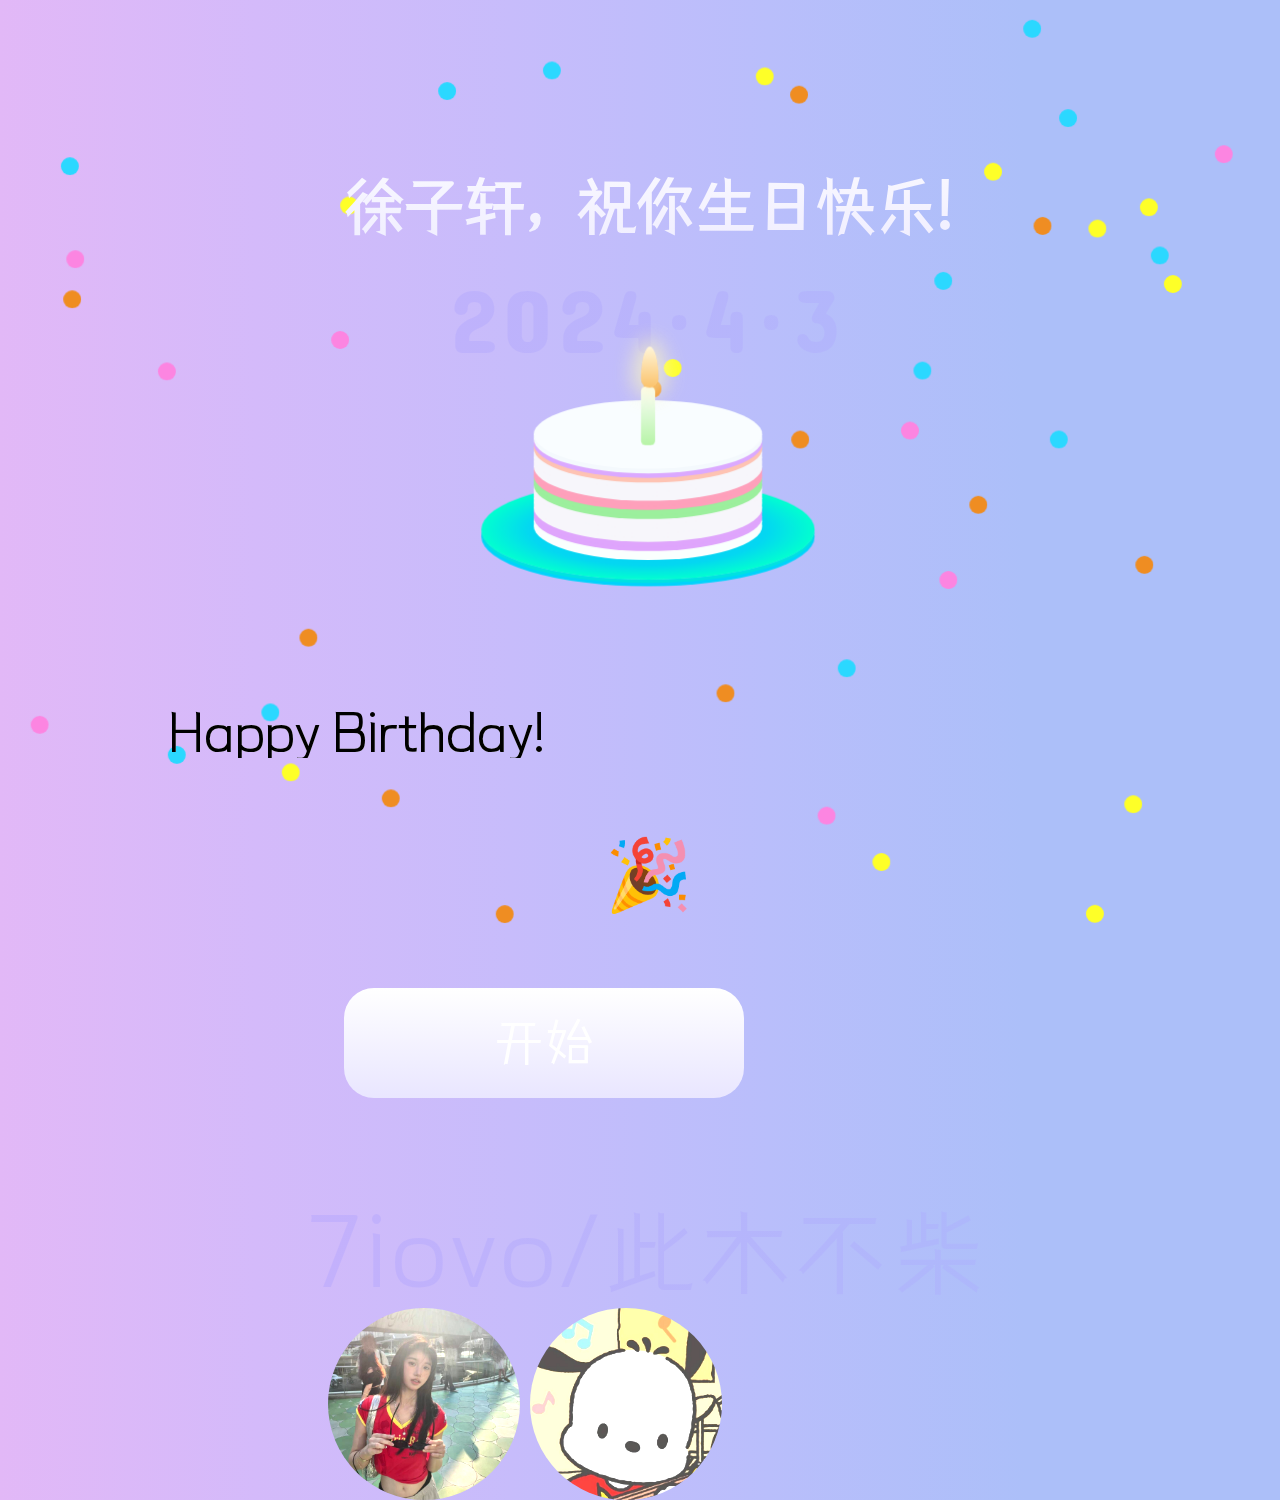
==== index.html @ 3fbe1846 "更新" ====
<!DOCTYPE html>
<html lang="en" >

<head>
<meta charset="UTF-8">
<title>Happy Birthday!</title>

<link rel="stylesheet" href="./css/style.css">
<style type="text/css">
		@font-face {
			font-family:Canger;
			src:url("./Canger.ttf");
		}

    #box {
        position: absolute;
        height: 50px;
        width: 870px;
        overflow: hidden;
        left: 120px;
        top: 700px;
        backface-visibility: hidden;
    }
    ol {
        position: absolute;
        top: 0;
        transition: top 0.5s ease-in-out;
    }

    li {
        font-family: Canger;
        font-size: 50px;
        height: 100px;
        list-style: none;
        line-height: 20px;
        background: -webkit-linear-gradient(90deg, #e9e6ff 0%, white 100%);
        -webkit-background-clip: text;
        backface-visibility: hidden;
        width: 800px;
    }
	#playButton{
		font-family: Canger;
		position: absolute;
		font-size: 50px;
		margin: 280px;
        width: 400px;
        height: 110px;
		left: 20%;
		top: 700px;
		transform: translateX(-50%);
		background: -webkit-linear-gradient(90deg, #e9e6ff 0%, white 100%);
		background-color:dodgerblue;
	    color:white;
	    border:0;
        border-radius: 30px;
	}
    .image {
        float: left;
        margin-right: 10px;
        border-radius: 200px;
        -webkit-filter: brightness(120%);
    }
    .coin {
        position: absolute;
        top: 1300px;
        margin-left:320px;
    }
    </style>

</head>

<body>

    <bokeh></bokeh>
    <bokeh></bokeh>
    <bokeh></bokeh>
    <bokeh></bokeh>
    <bokeh></bokeh>
    <bokeh></bokeh>
    <bokeh></bokeh>
    <bokeh></bokeh>
    <bokeh></bokeh>
    <bokeh></bokeh>
    <bokeh></bokeh>
    <bokeh></bokeh>
    <bokeh></bokeh>
    <bokeh></bokeh>
    <bokeh></bokeh>
    <bokeh></bokeh>
    <bokeh></bokeh>
    <bokeh></bokeh>
    <bokeh></bokeh>
    <bokeh></bokeh>
    <bokeh></bokeh>
    <bokeh></bokeh>
    <bokeh></bokeh>
    <bokeh></bokeh>
    <bokeh></bokeh>
    <bokeh></bokeh>
    <bokeh></bokeh>
    <bokeh></bokeh>
    <bokeh></bokeh>
    <bokeh></bokeh>
    <bokeh></bokeh>
    <bokeh></bokeh>
    <bokeh></bokeh>
    <bokeh></bokeh>
    <bokeh></bokeh>
    <bokeh></bokeh>
    <bokeh></bokeh>
    <bokeh></bokeh>
    <bokeh></bokeh>
    <bokeh></bokeh>
    <bokeh></bokeh>
    <bokeh></bokeh>
    <bokeh></bokeh>
    <bokeh></bokeh>
    <bokeh></bokeh>
    <div class="mobile">最大化查看</div>
    <div class="pyro">
        <div class="before"></div>
        <div class="after"></div>
    </div>
    <h1>2024·4·3</h1>
    <h2>徐子轩，祝你生日快乐!</h2>
    <span>🎉</span>
    <div class="candle">
        <div id="flame" class="lit"></div>
    </div>

    <div class="cake"></div>
    <div class="plate"></div>

    <div id="box">
        <ol id="textList">
            <li class="demo">Happy Birthday!</li>
            <li>仅给徐子轩</li>
            <li>在这个特别日子里</li>
            <li>我想对你说</li>
            <li>生日快乐(虽然早过了哈哈哈)</li>
            <li>想不到眨眼就过去2000多天</li>
            <li>今后也还要继续加油哦(o゜▽゜)o☆</li>
            <li>新的一岁</li>
            <li>不必光芒万丈</li>
            <li>但愿始终温暖有光q(≧▽≦q)</li>
            <li>愿你不被任何人所妨碍</li>
            <li>去你想去的地方</li>
            <li>见你想见的人</li>
            <li>以后不止生日快乐</li>
            <li>天天都要快乐(*^▽^*)</li>
            <li>吸干地球氧气第18年</li>
            <li>管它几岁 开心万岁</li>
            <li>再次祝你生日快乐</li>
            <li>寒来暑往 秋收冬藏</li>
            <li>未来可期 来日方长</li>
            <li>2024-4-5 --柴鸿宇</li>
            <li>做了我3个小时≧ ﹏ ≦累死</li>
            <li>想不到还是做出来了哈哈哈</li>
            <li>祝你我高考顺利哦o((>ω< ))o</li>
            <li>(๑•̀ㅂ•́)و✧--此木不柴</li>
        </ol>
    </div>
    <button id="playButton" onclick="btnPlay()" disabled="true">加载中...</button>
    <h3>7iovo/此木不柴</h3>
    
    <div class="coin">
        <img src="./woman.jpg" alt="哈哈" class="image" style="width:20%" />
        <img src="./man.jpg" alt="哈哈" class="image" style="width:20%" />
    </div>
    

    <script type="text/javascript">

        var audio = new Audio('./coldcoffe.mp3');
        const button = document.getElementById('playButton');

        audio.addEventListener('canplaythrough', function () {
            // 在这里解锁Button
            console.log('音频加载完成，可以执行操作了！');
            button.textContent = "开始";
            button.disabled = false;
        });

        function btnPlay() {

            console.log("按钮被点击了"); // 输出调试信息到控制台
            // 播放音乐
            audio.play();
            button.textContent = "(●'◡'●)";
            button.disabled = true;
            var ol = document.getElementById("textList");
            var li = document.getElementsByTagName("li");
            var index = 0;
            var interval = 2700; // 每秒向上滚动一次
            var scrollHeight = li[0].offsetHeight;

            var intervalId = setInterval(startMove, interval);

            function startMove() {
                index++;
                ol.style.top = -index * scrollHeight + "px";
                ol.classList.add("transition");
                if (index = li.length - 1) {
                    clearinterval(intervalid);// 等待过渡动画完成后重置位置
                }
            }
        }
    </script>

</body>

</html>
---- css/style.css ----
@import url("https://fonts.googleapis.com/css?family=Concert+One|Pacifico");
.mobile {
  position: fixed;
  text-align: center;
  width: 100%;
  top: 50px;
  font-size: 90px;
  display: block;
}

h1, h2, h3, span {
  display: none;
}

@media screen and (min-width: 670px) {
  .mobile {
    display: none;
  }

  h1, h2, h3, span {
    display: block;
  }

    body {
        background: linear-gradient(to right, #e2b8f7 0%, #d4bafa 20%, #c7bcfb 40%, #b9befb 60%, #acbff9 80%);
        background-size: 100% 100%;
        cursor: crosshair;
        perspective: 800px;
        transform-style: preserve-3d;
        font-family: "Pacifico",cursive;
        backface-visibility: hidden;
        width: 100%;
    }

    h1 {
        position: fixed;
        text-align: center;
        width: 100%;
        top: 150px;
        font-size: 90px;
        background: -webkit-linear-gradient(0deg, #ceadfc 0%, #a3bbfb 100%);
        -webkit-background-clip: text;
        -webkit-text-fill-color: transparent;
        font-family: 'Concert One', cursive;
        font-weight: 400;
        line-height: 200px;
        z-index: -1;
        letter-spacing: 6px;
        backface-visibility: hidden;
    }

    span {
        position: fixed;
        text-align: center;
        width: 100%;
        top: 800px;
        font-size: 70px;
        backface-visibility: hidden;
    }

    h2 {
        position: fixed;
        text-align: center;
        width: 100%;
        top: 50px;
        line-height: 200px;
        font-size: 60px;
        background: -webkit-linear-gradient(90deg, #e9e6ff 0%, white 100%);
        -webkit-background-clip: text;
        -webkit-text-fill-color: transparent;
        font-family: Canger;
        backface-visibility: hidden;
    }

    h3 {
        position: fixed;
        text-align: center;
        width: 100%;
        top: 1100px;
        font-size: 90px;
        background: -webkit-linear-gradient(0deg, #ceadfc 0%, #a3bbfb 100%);
        -webkit-background-clip: text;
        -webkit-text-fill-color: transparent;
        font-family: Canger;
        font-weight: 400;
        z-index: -1;
        letter-spacing: 6px;
        backface-visibility: hidden;
    }

    bokeh {
        position: fixed;
        width: 2vmin;
        height: 2vmin;
        border-radius: 50%;
        animation-name: explosion;
        animation-iteration-count: infinite;
        animation-direction: reverse;
        animation-timing-function: cubic-bezier(0.84, 0.02, 1, 1);
        backface-visibility: hidden;
    }

        bokeh:nth-child(1) {
            background-color: #2bd8ff;
            transform: translate(70.7404476506vw, 39.2982912115vh);
            animation-duration: 2.451477853s;
            animation-delay: -3.9090695973s;
        }

        bokeh:nth-child(2) {
            background-color: #feff28;
            transform: translate(21.390916309vw, 83.9320950239vh);
            animation-duration: 2.6082661613s;
            animation-delay: -2.4177632704s;
        }

        bokeh:nth-child(3) {
            background-color: #feff28;
            transform: translate(99.4707896083vw, 50.8779038063vh);
            animation-duration: 2.3934609219s;
            animation-delay: -4.9374235187s;
        }

        bokeh:nth-child(4) {
            background-color: #ef8d22;
            transform: translate(88.0762428158vw, 60.8758646268vh);
            animation-duration: 4.3745762554s;
            animation-delay: -4.2335574629s;
        }

        bokeh:nth-child(5) {
            background-color: #feff28;
            transform: translate(87.209776097vw, 87.4722435411vh);
            animation-duration: 2.6247180243s;
            animation-delay: -0.3571633852s;
        }

        bokeh:nth-child(6) {
            background-color: #feff28;
            transform: translate(67.5348277973vw, 93.8934516001vh);
            animation-duration: 3.0630744908s;
            animation-delay: -4.4890304964s;
        }

        bokeh:nth-child(7) {
            background-color: #feff28;
            transform: translate(51.2278043561vw, 39.0030857051vh);
            animation-duration: 3.1065374294s;
            animation-delay: -4.5619134997s;
        }

        bokeh:nth-child(8) {
            background-color: #fc85e1;
            transform: translate(63.2547804674vw, 88.7449965817vh);
            animation-duration: 2.8384921355s;
            animation-delay: -0.0965491775s;
        }

        bokeh:nth-child(9) {
            background-color: #fc85e1;
            transform: translate(1.7747115187vw, 78.6520215079vh);
            animation-duration: 4.3100039072s;
            animation-delay: -0.553894004s;
        }

        bokeh:nth-child(10) {
            background-color: #ef8d22;
            transform: translate(61.1915375825vw, 46.9592056036vh);
            animation-duration: 2.6244512022s;
            animation-delay: -4.5897035553s;
        }

        bokeh:nth-child(11) {
            background-color: #ef8d22;
            transform: translate(4.3118502657vw, 31.3689335931vh);
            animation-duration: 2.9020870937s;
            animation-delay: -0.0475365525s;
        }

        bokeh:nth-child(12) {
            background-color: #fc85e1;
            transform: translate(11.7124176675vw, 39.3853134156vh);
            animation-duration: 2.7165067308s;
            animation-delay: -0.3402677425s;
        }

        bokeh:nth-child(13) {
            background-color: #fc85e1;
            transform: translate(94.2835231134vw, 15.247368654vh);
            animation-duration: 3.1761028617s;
            animation-delay: -4.3999397039s;
        }

        bokeh:nth-child(14) {
            background-color: #ef8d22;
            transform: translate(22.7721270307vw, 68.9730094645vh);
            animation-duration: 3.6217481701s;
            animation-delay: -4.3121585024s;
        }

        bokeh:nth-child(15) {
            background-color: #2bd8ff;
            transform: translate(82.1182207545vw, 11.2392421851vh);
            animation-duration: 3.4960993434s;
            animation-delay: -3.7739573258s;
        }

        bokeh:nth-child(16) {
            background-color: #2bd8ff;
            transform: translate(19.7968006723vw, 77.2717558727vh);
            animation-duration: 3.1354637591s;
            animation-delay: -2.8370634184s;
        }

        bokeh:nth-child(17) {
            background-color: #feff28;
            transform: translate(84.4109063964vw, 23.5168492096vh);
            animation-duration: 4.3723964886s;
            animation-delay: -1.7390935649s;
        }

        bokeh:nth-child(18) {
            background-color: #fc85e1;
            transform: translate(72.7671083205vw, 62.5592027903vh);
            animation-duration: 4.4313534479s;
            animation-delay: -3.0082038529s;
        }

        bokeh:nth-child(19) {
            background-color: #2bd8ff;
            transform: translate(79.3141365436vw, 1.3143345978vh);
            animation-duration: 2.392781523s;
            animation-delay: -0.261672225s;
        }

        bokeh:nth-child(20) {
            background-color: #ef8d22;
            transform: translate(29.2041570725vw, 86.8219678576vh);
            animation-duration: 3.7180833613s;
            animation-delay: -1.7317238209s;
        }

        bokeh:nth-child(21) {
            background-color: #2bd8ff;
            transform: translate(72.3682688076vw, 29.3261143931vh);
            animation-duration: 3.5629502006s;
            animation-delay: -4.5261179684s;
        }

        bokeh:nth-child(22) {
            background-color: #2bd8ff;
            transform: translate(41.7909696011vw, 5.9456249418vh);
            animation-duration: 2.7586444687s;
            animation-delay: -1.2172526656s;
        }

        bokeh:nth-child(23) {
            background-color: #feff28;
            transform: translate(76.2571451639vw, 17.195474965vh);
            animation-duration: 4.4228449437s;
            animation-delay: -0.4973092974s;
        }

        bokeh:nth-child(24) {
            background-color: #2bd8ff;
            transform: translate(64.8267410528vw, 72.3685961754vh);
            animation-duration: 4.0308729373s;
            animation-delay: -3.4748753047s;
        }

        bokeh:nth-child(25) {
            background-color: #feff28;
            transform: translate(51.9640189709vw, 48.6043629666vh);
            animation-duration: 3.1974276784s;
            animation-delay: -1.6166953152s;
        }

        bokeh:nth-child(26) {
            background-color: #ef8d22;
            transform: translate(41.1498699458vw, 47.5398372353vh);
            animation-duration: 4.8552340393s;
            animation-delay: -0.9697552189s;
        }

        bokeh:nth-child(27) {
            background-color: #2bd8ff;
            transform: translate(81.3954514701vw, 46.9511786798vh);
            animation-duration: 2.767644001s;
            animation-delay: -2.7950220038s;
        }

        bokeh:nth-child(28) {
            background-color: #ef8d22;
            transform: translate(75.1070545511vw, 54.2036989448vh);
            animation-duration: 4.7036199387s;
            animation-delay: -1.0505926433s;
        }

        bokeh:nth-child(29) {
            background-color: #fc85e1;
            transform: translate(25.2485702636vw, 35.8851684261vh);
            animation-duration: 3.7316305594s;
            animation-delay: -1.828910888s;
        }

        bokeh:nth-child(30) {
            background-color: #2bd8ff;
            transform: translate(33.607420868vw, 8.2345981698vh);
            animation-duration: 2.7029717368s;
            animation-delay: -2.5500282063s;
        }

        bokeh:nth-child(31) {
            background-color: #fc85e1;
            transform: translate(4.5567738711vw, 26.915212362vh);
            animation-duration: 3.4355180075s;
            animation-delay: -0.5790819766s;
        }

        bokeh:nth-child(32) {
            background-color: #feff28;
            transform: translate(25.9501588313vw, 20.9473646869vh);
            animation-duration: 4.3830077577s;
            animation-delay: -4.6564701835s;
        }

        bokeh:nth-child(33) {
            background-color: #feff28;
            transform: translate(90.303759829vw, 29.6733774558vh);
            animation-duration: 2.6689654722s;
            animation-delay: -0.9045308203s;
        }

        bokeh:nth-child(34) {
            background-color: #2bd8ff;
            transform: translate(89.2836951603vw, 26.5025411567vh);
            animation-duration: 2.6426834256s;
            animation-delay: -4.8319924428s;
        }

        bokeh:nth-child(35) {
            background-color: #ef8d22;
            transform: translate(49.6593402454vw, 41.2989731288vh);
            animation-duration: 2.53627768s;
            animation-delay: -1.6992049899s;
        }

        bokeh:nth-child(36) {
            background-color: #ef8d22;
            transform: translate(55.3578105489vw, 75.1503457961vh);
            animation-duration: 2.9803742064s;
            animation-delay: -3.860230436s;
        }

        bokeh:nth-child(37) {
            background-color: #feff28;
            transform: translate(84.2137545181vw, 99.6489820089vh);
            animation-duration: 2.8525129053s;
            animation-delay: -1.909336042s;
        }

        bokeh:nth-child(38) {
            background-color: #feff28;
            transform: translate(58.4226829219vw, 6.6082231423vh);
            animation-duration: 4.1724251653s;
            animation-delay: -2.5373921442s;
        }

        bokeh:nth-child(39) {
            background-color: #2bd8ff;
            transform: translate(4.1325762908vw, 16.5826905712vh);
            animation-duration: 3.3196820224s;
            animation-delay: -0.1998524335s;
        }

        bokeh:nth-child(40) {
            background-color: #ef8d22;
            transform: translate(38.1082612566vw, 99.6828149038vh);
            animation-duration: 2.4716860672s;
            animation-delay: -3.804687821s;
        }

        bokeh:nth-child(41) {
            background-color: #ef8d22;
            transform: translate(80.1246196199vw, 23.2154454066vh);
            animation-duration: 3.9966714491s;
            animation-delay: -3.2041854036s;
        }

        bokeh:nth-child(42) {
            background-color: #2bd8ff;
            transform: translate(12.4867607956vw, 81.990153671vh);
            animation-duration: 4.3771268993s;
            animation-delay: -2.9204017862s;
        }

        bokeh:nth-child(43) {
            background-color: #feff28;
            transform: translate(88.4304689846vw, 21.1509289349vh);
            animation-duration: 2.4345176476s;
            animation-delay: -1.7879472609s;
        }

        bokeh:nth-child(44) {
            background-color: #fc85e1;
            transform: translate(69.7647889352vw, 45.9607535566vh);
            animation-duration: 4.3935398987s;
            animation-delay: -3.4611102331s;
        }

        bokeh:nth-child(45) {
            background-color: #ef8d22;
            transform: translate(61.1024281766vw, 8.6360893002vh);
            animation-duration: 3.7418427756s;
            animation-delay: -0.8676250685s;
        }

        bokeh:nth-child(46) {
            background-color: #2bd8ff;
            transform: translate(3.2214371062vw, 25.2935105902vh);
            animation-duration: 3.074683766s;
            animation-delay: -0.4965853318s;
        }

        bokeh:nth-child(47) {
            background-color: #feff28;
            transform: translate(74.1716691607vw, 3.1894365936vh);
            animation-duration: 4.4907628187s;
            animation-delay: -2.968930085s;
        }

        bokeh:nth-child(48) {
            background-color: #fc85e1;
            transform: translate(71.7485884871vw, 81.5140808668vh);
            animation-duration: 4.6478212704s;
            animation-delay: -2.4913789916s;
        }

        bokeh:nth-child(49) {
            background-color: #ef8d22;
            transform: translate(68.5706834892vw, 26.9999891094vh);
            animation-duration: 4.4816990552s;
            animation-delay: -4.3381289066s;
        }

        bokeh:nth-child(50) {
            background-color: #ef8d22;
            transform: translate(41.4062073866vw, 53.7404657598vh);
            animation-duration: 3.4662897168s;
            animation-delay: -3.0623966223s;
        }

        bokeh:nth-child(51) {
            background-color: #ef8d22;
            transform: translate(87.7275522899vw, 57.8586420239vh);
            animation-duration: 4.5492821401s;
            animation-delay: -3.9375445372s;
        }

        bokeh:nth-child(52) {
            background-color: #fc85e1;
            transform: translate(98.2142162683vw, 57.3579443658vh);
            animation-duration: 2.8023852526s;
            animation-delay: -2.8018360542s;
        }

        bokeh:nth-child(53) {
            background-color: #ef8d22;
            transform: translate(58.9158153095vw, 2.5851120782vh);
            animation-duration: 4.8828427898s;
            animation-delay: -4.0170178676s;
        }

        bokeh:nth-child(54) {
            background-color: #feff28;
            transform: translate(21.8232629797vw, 30.541333487vh);
            animation-duration: 4.1215064165s;
            animation-delay: -1.7175877986s;
        }

        bokeh:nth-child(55) {
            background-color: #fc85e1;
            transform: translate(13.5806715283vw, 97.9236982484vh);
            animation-duration: 3.5107176799s;
            animation-delay: -2.201395581s;
        }

        bokeh:nth-child(56) {
            background-color: #feff28;
            transform: translate(14.4730253941vw, 70.3026987242vh);
            animation-duration: 2.8655370997s;
            animation-delay: -4.5406682184s;
        }

        bokeh:nth-child(57) {
            background-color: #feff28;
            transform: translate(8.9309655313vw, 17.5932162599vh);
            animation-duration: 3.8738411593s;
            animation-delay: -0.7726217596s;
        }

        bokeh:nth-child(58) {
            background-color: #fc85e1;
            transform: translate(37.5050301898vw, 74.5977925362vh);
            animation-duration: 2.8543587537s;
            animation-delay: -0.6382727009s;
        }

        bokeh:nth-child(59) {
            background-color: #fc85e1;
            transform: translate(44.1369706808vw, 19.0224357251vh);
            animation-duration: 3.4677241213s;
            animation-delay: -0.3790625881s;
        }

        bokeh:nth-child(60) {
            background-color: #ef8d22;
            transform: translate(89.9172143086vw, 60.5896372203vh);
            animation-duration: 2.2591286422s;
            animation-delay: -3.3436293949s;
        }

        bokeh:nth-child(61) {
            background-color: #2bd8ff;
            transform: translate(86.129997629vw, 57.7175593668vh);
            animation-duration: 3.3394070906s;
            animation-delay: -1.2058207724s;
        }

        bokeh:nth-child(62) {
            background-color: #ef8d22;
            transform: translate(62.6094040216vw, 64.6028247058vh);
            animation-duration: 2.7708027023s;
            animation-delay: -1.3248560361s;
        }

        bokeh:nth-child(63) {
            background-color: #fc85e1;
            transform: translate(1.4935870167vw, 49.1580693638vh);
            animation-duration: 4.0753471222s;
            animation-delay: -1.1042384607s;
        }

        bokeh:nth-child(64) {
            background-color: #ef8d22;
            transform: translate(49.4229799547vw, 14.4558125829vh);
            animation-duration: 4.6042743538s;
            animation-delay: -1.5068368619s;
        }

        bokeh:nth-child(65) {
            background-color: #2bd8ff;
            transform: translate(24.1752717226vw, 44.959300202vh);
            animation-duration: 2.7140677085s;
            animation-delay: -4.1288509334s;
        }

        bokeh:nth-child(66) {
            background-color: #2bd8ff;
            transform: translate(47.8734263303vw, 94.391925096vh);
            animation-duration: 4.5332114735s;
            animation-delay: -2.9163200431s;
        }

        bokeh:nth-child(67) {
            background-color: #ef8d22;
            transform: translate(78.8655189976vw, 86.980092905vh);
            animation-duration: 2.3004360444s;
            animation-delay: -2.2638107753s;
        }

        bokeh:nth-child(68) {
            background-color: #feff28;
            transform: translate(9.900688433vw, 44.1486399622vh);
            animation-duration: 4.5713456324s;
            animation-delay: -1.6496695177s;
        }

        bokeh:nth-child(69) {
            background-color: #fc85e1;
            transform: translate(69.5673498579vw, 22.4102469728vh);
            animation-duration: 4.5195536497s;
            animation-delay: -2.4477867877s;
        }

        bokeh:nth-child(70) {
            background-color: #fc85e1;
            transform: translate(11.1928628475vw, 56.5732657592vh);
            animation-duration: 4.2452477565s;
            animation-delay: -4.784497837s;
        }

        bokeh:nth-child(71) {
            background-color: #feff28;
            transform: translate(55.2490898496vw, 28.0060803314vh);
            animation-duration: 2.4738318304s;
            animation-delay: -4.2575550351s;
        }

        bokeh:nth-child(72) {
            background-color: #ef8d22;
            transform: translate(47.5206781163vw, 98.1803905721vh);
            animation-duration: 4.4299041867s;
            animation-delay: -1.6544913646s;
        }

        bokeh:nth-child(73) {
            background-color: #fc85e1;
            transform: translate(3.3800457033vw, 87.8857972808vh);
            animation-duration: 2.1543860283s;
            animation-delay: -1.5361790929s;
        }

        bokeh:nth-child(74) {
            background-color: #feff28;
            transform: translate(50.2022983803vw, 53.6621206454vh);
            animation-duration: 3.5498075114s;
            animation-delay: -1.622928478s;
        }

        bokeh:nth-child(75) {
            background-color: #2bd8ff;
            transform: translate(61.4792038272vw, 49.9574099775vh);
            animation-duration: 4.3023511502s;
            animation-delay: -2.5662268689s;
        }

        bokeh:nth-child(76) {
            background-color: #2bd8ff;
            transform: translate(96.8566584025vw, 62.4294941633vh);
            animation-duration: 3.0488542535s;
            animation-delay: -3.2247802825s;
        }

        bokeh:nth-child(77) {
            background-color: #ef8d22;
            transform: translate(39.2082016768vw, 31.510327441vh);
            animation-duration: 3.3263311044s;
            animation-delay: -4.8680742107s;
        }

        bokeh:nth-child(78) {
            background-color: #ef8d22;
            transform: translate(96.5195887397vw, 10.3731475626vh);
            animation-duration: 4.2409467825s;
            animation-delay: -0.7158376764s;
        }

        bokeh:nth-child(79) {
            background-color: #fc85e1;
            transform: translate(60.3099737688vw, 98.3753373411vh);
            animation-duration: 2.5537973442s;
            animation-delay: -0.63998392s;
        }

        bokeh:nth-child(80) {
            background-color: #ef8d22;
            transform: translate(11.5967388759vw, 14.9299043275vh);
            animation-duration: 2.8098590221s;
            animation-delay: -2.4370859968s;
        }

        bokeh:nth-child(81) {
            background-color: #ef8d22;
            transform: translate(74.1223777298vw, 70.1971631522vh);
            animation-duration: 4.2838589963s;
            animation-delay: -3.7401444523s;
        }

        bokeh:nth-child(82) {
            background-color: #feff28;
            transform: translate(84.1015262739vw, 81.3441360981vh);
            animation-duration: 3.2939592107s;
            animation-delay: -1.9150983315s;
        }

        bokeh:nth-child(83) {
            background-color: #fc85e1;
            transform: translate(0.7106752653vw, 36.7850329091vh);
            animation-duration: 4.8849572533s;
            animation-delay: -1.6034485131s;
        }

        bokeh:nth-child(84) {
            background-color: #ef8d22;
            transform: translate(87.8717119902vw, 89.8137587323vh);
            animation-duration: 4.4917909367s;
            animation-delay: -0.6839290268s;
        }

        bokeh:nth-child(85) {
            background-color: #fc85e1;
            transform: translate(57.2928640388vw, 75.8426881671vh);
            animation-duration: 3.1987712966s;
            animation-delay: -0.7031902792s;
        }

        bokeh:nth-child(86) {
            background-color: #fc85e1;
            transform: translate(95.0682843643vw, 18.2581374607vh);
            animation-duration: 2.8925956423s;
            animation-delay: -1.0572694348s;
        }

        bokeh:nth-child(87) {
            background-color: #fc85e1;
            transform: translate(59.0707981851vw, 48.7661464606vh);
            animation-duration: 2.6026617399s;
            animation-delay: -4.8628976688s;
        }

        bokeh:nth-child(88) {
            background-color: #fc85e1;
            transform: translate(41.8052009135vw, 3.1629584265vh);
            animation-duration: 3.9945698031s;
            animation-delay: -3.2234605093s;
        }

        bokeh:nth-child(89) {
            background-color: #2bd8ff;
            transform: translate(47.1542426485vw, 6.2335870209vh);
            animation-duration: 3.2101759535s;
            animation-delay: -4.3446493263s;
        }

        bokeh:nth-child(90) {
            background-color: #feff28;
            transform: translate(55.1752701425vw, 47.3028980994vh);
            animation-duration: 3.7706786674s;
            animation-delay: -3.1945484167s;
        }

        bokeh:nth-child(91) {
            background-color: #2bd8ff;
            transform: translate(64.3680183118vw, 70.2328105992vh);
            animation-duration: 4.9905256372s;
            animation-delay: -3.3445529913s;
        }

        bokeh:nth-child(92) {
            background-color: #fc85e1;
            transform: translate(57.1140237902vw, 90.0487890223vh);
            animation-duration: 3.8901112768s;
            animation-delay: -1.6312829089s;
        }

        bokeh:nth-child(93) {
            background-color: #feff28;
            transform: translate(79.8479180254vw, 50.5459436949vh);
            animation-duration: 2.0763765466s;
            animation-delay: -2.2578885579s;
        }

        bokeh:nth-child(94) {
            background-color: #feff28;
            transform: translate(19.6698287233vw, 25.3724994599vh);
            animation-duration: 2.3036069206s;
            animation-delay: -4.4809995763s;
        }

        bokeh:nth-child(95) {
            background-color: #fc85e1;
            transform: translate(53.2976851652vw, 47.9411811828vh);
            animation-duration: 4.0118610481s;
            animation-delay: -4.5248562455s;
        }

        bokeh:nth-child(96) {
            background-color: #feff28;
            transform: translate(39.9679535656vw, 74.256254716vh);
            animation-duration: 3.4959949039s;
            animation-delay: -3.4307375377s;
        }

        bokeh:nth-child(97) {
            background-color: #feff28;
            transform: translate(22.0090368657vw, 87.5674469503vh);
            animation-duration: 2.1309873931s;
            animation-delay: -2.9910336889s;
        }

        bokeh:nth-child(98) {
            background-color: #ef8d22;
            transform: translate(19.475671768vw, 52.8257337375vh);
            animation-duration: 2.0885845263s;
            animation-delay: -3.3263154797s;
        }

        bokeh:nth-child(99) {
            background-color: #ef8d22;
            transform: translate(64.559290293vw, 91.8668029819vh);
            animation-duration: 4.6404932212s;
            animation-delay: -4.9311549742s;
        }

        bokeh:nth-child(100) {
            background-color: #fc85e1;
            transform: translate(23.7654664572vw, 23.0565546063vh);
            animation-duration: 2.4373894218s;
            animation-delay: -3.7747104339s;
        }

    @keyframes explosion {
        0% {
            opacity: 0;
        }

        70% {
            opacity: 1;
        }

        100% {
            transform: translate(50vw, 100vh);
        }
    }

    .cake {
        position: relative;
        top: 300px;
        margin: auto;
        width: 200px;
        height: 60px;
        background: #f9fdff;
        border-radius: 100%;
        transform: translateZ(100px);
        box-shadow: 0px 4px 0px #f4f9fd, 0px 8px 0px #dba9ff, 0px 12px 0px #fec3b3, 0px 16px 0px #f7f6fb, 0px 20px 0px #f7f6fb, 0px 24px 0px #f7f6fb, 0px 28px 0px #f7f6fb, 0px 32px 0px #fea0bb, 0px 36px 0px #fea0bb, 0px 40px 0px #9cef9d, 0px 44px 0px #9cef9d, 0px 48px 0px #f7f6fb, 0px 52px 0px #f7f6fb, 0px 56px 0px #f7f6fb, 0px 60px 0px #f7f6fb, 0px 64px 0px #f7f6fb, 0px 68px 0px #dfa5fc, 0px 72px 0px #dfa5fc, 0px 76px 0px #fafffe, 0px 80px 0px #fafffe;
    }

    .plate {
        position: absolute;
        height: 90px;
        width: 300px;
        bottom: -95px;
        left: 50%;
        top: 430px;
        margin-left: -150px;
        border-radius: 100%;
        background: radial-gradient(ellipse closest-side at center, #08c7fe 0%, #04d7f2 71%, #02ffd0 100%);
        box-shadow: 0px 3px 0px #00e2e1, 0px 6px 0px #00d3fb;
        transform: translateZ(80px);
    }

    .candle {
        position: relative;
        height: 50px;
        width: 12px;
        top: 330px;
        margin: auto;
        background: linear-gradient(0deg, #b7f4a7 0%, white 100%);
        border-radius: 4px;
        transform: translateZ(120px);
    }

    #flame {
        position: absolute;
        z-index: 10;
    }

    .lit {
        background: linear-gradient(to bottom, #FFF6D9, #FBC36C);
        width: 15px;
        height: 35px;
        /*  Info on border radius. http://www.css3.info/preview/rounded-border/ */
        border-top-left-radius: 10px 35px;
        border-top-right-radius: 10px 35px;
        border-bottom-right-radius: 10px 10px;
        border-bottom-left-radius: 10px 10px;
        top: -34px;
        margin: auto;
        /*   http://www.css3.info/preview/box-shadow/ */
        box-shadow: 0 0 17px 7px rgba(251, 246, 190, 0.71);
        transform-origin: bottom;
        animation: flicker 1s ease-in-out alternate infinite;
    }

    @keyframes flicker {
        0% {
            transform: skewX(5deg);
            box-shadow: 0 0 17px 10px rgba(251, 246, 190, 0.71);
        }

        25% {
            transform: skewX(-5deg);
            box-shadow: 0 0 17px 5px rgba(251, 246, 190, 0.71);
        }

        50% {
            transform: skewX(10deg);
            box-shadow: 0 0 17px 7px rgba(251, 246, 190, 0.71);
        }

        75% {
            transform: skewX(-10deg);
            box-shadow: 0 0 17px 5px rgba(251, 246, 190, 0.71);
        }

        100% {
            transform: skewX(5deg);
            box-shadow: 0 0 17px 10px rgba(251, 246, 190, 0.71);
        }
    }

    .pyro > .before, .pyro > .after {
        position: fixed;
        width: 5px;
        height: 5px;
        border-radius: 50%;
        box-shadow: 0 0 #fff, 0 0 #fff, 0 0 #fff, 0 0 #fff, 0 0 #fff, 0 0 #fff, 0 0 #fff, 0 0 #fff, 0 0 #fff, 0 0 #fff, 0 0 #fff, 0 0 #fff, 0 0 #fff, 0 0 #fff, 0 0 #fff, 0 0 #fff, 0 0 #fff, 0 0 #fff, 0 0 #fff, 0 0 #fff, 0 0 #fff, 0 0 #fff, 0 0 #fff, 0 0 #fff, 0 0 #fff, 0 0 #fff, 0 0 #fff, 0 0 #fff, 0 0 #fff, 0 0 #fff, 0 0 #fff, 0 0 #fff, 0 0 #fff, 0 0 #fff, 0 0 #fff, 0 0 #fff, 0 0 #fff, 0 0 #fff, 0 0 #fff, 0 0 #fff, 0 0 #fff, 0 0 #fff, 0 0 #fff, 0 0 #fff, 0 0 #fff, 0 0 #fff, 0 0 #fff, 0 0 #fff, 0 0 #fff, 0 0 #fff, 0 0 #fff;
        -moz-animation: 1s bang ease-out infinite backwards, 1s gravity ease-in infinite backwards, 5s position linear infinite backwards;
        -webkit-animation: 1s bang ease-out infinite backwards, 1s gravity ease-in infinite backwards, 5s position linear infinite backwards;
        -o-animation: 1s bang ease-out infinite backwards, 1s gravity ease-in infinite backwards, 5s position linear infinite backwards;
        -ms-animation: 1s bang ease-out infinite backwards, 1s gravity ease-in infinite backwards, 5s position linear infinite backwards;
        animation: 1s bang ease-out infinite backwards, 1s gravity ease-in infinite backwards, 5s position linear infinite backwards;
    }

    .pyro > .after {
        -moz-animation-delay: 1.25s, 1.25s, 1.25s;
        -webkit-animation-delay: 1.25s, 1.25s, 1.25s;
        -o-animation-delay: 1.25s, 1.25s, 1.25s;
        -ms-animation-delay: 1.25s, 1.25s, 1.25s;
        animation-delay: 1.25s, 1.25s, 1.25s;
        -moz-animation-duration: 1.25s, 1.25s, 6.25s;
        -webkit-animation-duration: 1.25s, 1.25s, 6.25s;
        -o-animation-duration: 1.25s, 1.25s, 6.25s;
        -ms-animation-duration: 1.25s, 1.25s, 6.25s;
        animation-duration: 1.25s, 1.25s, 6.25s;
    }

    @-webkit-keyframes bang {
        to {
            box-shadow: -110px -104.6666666667px #00ff51, -3px 36.3333333333px #5eff00, 249px -295.6666666667px #00ff84, -165px -32.6666666667px #ff00e6, 49px -14.6666666667px #ff6600, -2px -370.6666666667px #00ddff, 60px -245.6666666667px #ddff00, 135px -205.6666666667px #00a6ff, 139px -204.6666666667px #ff00fb, -36px -155.6666666667px #00ff48, -75px 8.3333333333px #00ff84, -202px -139.6666666667px #00ff0d, 123px -84.6666666667px #00ffaa, 37px -396.6666666667px #6aff00, -157px -134.6666666667px #ff5900, 7px 6.3333333333px #ffbb00, 222px -15.6666666667px #66ff00, -114px -40.6666666667px #ffb700, -127px -49.6666666667px #ffb300, 130px -63.6666666667px #0080ff, 139px -11.6666666667px #0077ff, -167px -301.6666666667px #ff00e6, 55px -222.6666666667px #62ff00, 12px -10.6666666667px #95ff00, -240px -114.6666666667px #ff9900, -78px -210.6666666667px blue, 175px -142.6666666667px #3700ff, 83px -316.6666666667px #ff00c4, 69px -390.6666666667px #ff0040, -168px -361.6666666667px #00aaff, -44px -87.6666666667px #0040ff, 235px -415.6666666667px #ffae00, 45px 55.3333333333px #00ff0d, -61px -2.6666666667px #e600ff, -225px -59.6666666667px #59ff00, -30px 48.3333333333px #00f7ff, 211px -170.6666666667px #f700ff, -165px -209.6666666667px #37ff00, -131px -306.6666666667px #00ff66, -137px 54.3333333333px red, 42px -397.6666666667px #00e1ff, 230px -250.6666666667px #ff4d00, -172px -335.6666666667px #000dff, 143px -342.6666666667px #04ff00, -76px -194.6666666667px #fff200, -237px -166.6666666667px #00a6ff, -172px -178.6666666667px #d0ff00, 51px -72.6666666667px #1500ff, -206px 34.3333333333px #ff0015, 51px 11.3333333333px #ff0400, -149px -215.6666666667px #ff0048;
        }
    }

    @-moz-keyframes bang {
        to {
            box-shadow: -110px -104.6666666667px #00ff51, -3px 36.3333333333px #5eff00, 249px -295.6666666667px #00ff84, -165px -32.6666666667px #ff00e6, 49px -14.6666666667px #ff6600, -2px -370.6666666667px #00ddff, 60px -245.6666666667px #ddff00, 135px -205.6666666667px #00a6ff, 139px -204.6666666667px #ff00fb, -36px -155.6666666667px #00ff48, -75px 8.3333333333px #00ff84, -202px -139.6666666667px #00ff0d, 123px -84.6666666667px #00ffaa, 37px -396.6666666667px #6aff00, -157px -134.6666666667px #ff5900, 7px 6.3333333333px #ffbb00, 222px -15.6666666667px #66ff00, -114px -40.6666666667px #ffb700, -127px -49.6666666667px #ffb300, 130px -63.6666666667px #0080ff, 139px -11.6666666667px #0077ff, -167px -301.6666666667px #ff00e6, 55px -222.6666666667px #62ff00, 12px -10.6666666667px #95ff00, -240px -114.6666666667px #ff9900, -78px -210.6666666667px blue, 175px -142.6666666667px #3700ff, 83px -316.6666666667px #ff00c4, 69px -390.6666666667px #ff0040, -168px -361.6666666667px #00aaff, -44px -87.6666666667px #0040ff, 235px -415.6666666667px #ffae00, 45px 55.3333333333px #00ff0d, -61px -2.6666666667px #e600ff, -225px -59.6666666667px #59ff00, -30px 48.3333333333px #00f7ff, 211px -170.6666666667px #f700ff, -165px -209.6666666667px #37ff00, -131px -306.6666666667px #00ff66, -137px 54.3333333333px red, 42px -397.6666666667px #00e1ff, 230px -250.6666666667px #ff4d00, -172px -335.6666666667px #000dff, 143px -342.6666666667px #04ff00, -76px -194.6666666667px #fff200, -237px -166.6666666667px #00a6ff, -172px -178.6666666667px #d0ff00, 51px -72.6666666667px #1500ff, -206px 34.3333333333px #ff0015, 51px 11.3333333333px #ff0400, -149px -215.6666666667px #ff0048;
        }
    }

    @-o-keyframes bang {
        to {
            box-shadow: -110px -104.6666666667px #00ff51, -3px 36.3333333333px #5eff00, 249px -295.6666666667px #00ff84, -165px -32.6666666667px #ff00e6, 49px -14.6666666667px #ff6600, -2px -370.6666666667px #00ddff, 60px -245.6666666667px #ddff00, 135px -205.6666666667px #00a6ff, 139px -204.6666666667px #ff00fb, -36px -155.6666666667px #00ff48, -75px 8.3333333333px #00ff84, -202px -139.6666666667px #00ff0d, 123px -84.6666666667px #00ffaa, 37px -396.6666666667px #6aff00, -157px -134.6666666667px #ff5900, 7px 6.3333333333px #ffbb00, 222px -15.6666666667px #66ff00, -114px -40.6666666667px #ffb700, -127px -49.6666666667px #ffb300, 130px -63.6666666667px #0080ff, 139px -11.6666666667px #0077ff, -167px -301.6666666667px #ff00e6, 55px -222.6666666667px #62ff00, 12px -10.6666666667px #95ff00, -240px -114.6666666667px #ff9900, -78px -210.6666666667px blue, 175px -142.6666666667px #3700ff, 83px -316.6666666667px #ff00c4, 69px -390.6666666667px #ff0040, -168px -361.6666666667px #00aaff, -44px -87.6666666667px #0040ff, 235px -415.6666666667px #ffae00, 45px 55.3333333333px #00ff0d, -61px -2.6666666667px #e600ff, -225px -59.6666666667px #59ff00, -30px 48.3333333333px #00f7ff, 211px -170.6666666667px #f700ff, -165px -209.6666666667px #37ff00, -131px -306.6666666667px #00ff66, -137px 54.3333333333px red, 42px -397.6666666667px #00e1ff, 230px -250.6666666667px #ff4d00, -172px -335.6666666667px #000dff, 143px -342.6666666667px #04ff00, -76px -194.6666666667px #fff200, -237px -166.6666666667px #00a6ff, -172px -178.6666666667px #d0ff00, 51px -72.6666666667px #1500ff, -206px 34.3333333333px #ff0015, 51px 11.3333333333px #ff0400, -149px -215.6666666667px #ff0048;
        }
    }

    @-ms-keyframes bang {
        to {
            box-shadow: -110px -104.6666666667px #00ff51, -3px 36.3333333333px #5eff00, 249px -295.6666666667px #00ff84, -165px -32.6666666667px #ff00e6, 49px -14.6666666667px #ff6600, -2px -370.6666666667px #00ddff, 60px -245.6666666667px #ddff00, 135px -205.6666666667px #00a6ff, 139px -204.6666666667px #ff00fb, -36px -155.6666666667px #00ff48, -75px 8.3333333333px #00ff84, -202px -139.6666666667px #00ff0d, 123px -84.6666666667px #00ffaa, 37px -396.6666666667px #6aff00, -157px -134.6666666667px #ff5900, 7px 6.3333333333px #ffbb00, 222px -15.6666666667px #66ff00, -114px -40.6666666667px #ffb700, -127px -49.6666666667px #ffb300, 130px -63.6666666667px #0080ff, 139px -11.6666666667px #0077ff, -167px -301.6666666667px #ff00e6, 55px -222.6666666667px #62ff00, 12px -10.6666666667px #95ff00, -240px -114.6666666667px #ff9900, -78px -210.6666666667px blue, 175px -142.6666666667px #3700ff, 83px -316.6666666667px #ff00c4, 69px -390.6666666667px #ff0040, -168px -361.6666666667px #00aaff, -44px -87.6666666667px #0040ff, 235px -415.6666666667px #ffae00, 45px 55.3333333333px #00ff0d, -61px -2.6666666667px #e600ff, -225px -59.6666666667px #59ff00, -30px 48.3333333333px #00f7ff, 211px -170.6666666667px #f700ff, -165px -209.6666666667px #37ff00, -131px -306.6666666667px #00ff66, -137px 54.3333333333px red, 42px -397.6666666667px #00e1ff, 230px -250.6666666667px #ff4d00, -172px -335.6666666667px #000dff, 143px -342.6666666667px #04ff00, -76px -194.6666666667px #fff200, -237px -166.6666666667px #00a6ff, -172px -178.6666666667px #d0ff00, 51px -72.6666666667px #1500ff, -206px 34.3333333333px #ff0015, 51px 11.3333333333px #ff0400, -149px -215.6666666667px #ff0048;
        }
    }

    @keyframes bang {
        to {
            box-shadow: -110px -104.6666666667px #00ff51, -3px 36.3333333333px #5eff00, 249px -295.6666666667px #00ff84, -165px -32.6666666667px #ff00e6, 49px -14.6666666667px #ff6600, -2px -370.6666666667px #00ddff, 60px -245.6666666667px #ddff00, 135px -205.6666666667px #00a6ff, 139px -204.6666666667px #ff00fb, -36px -155.6666666667px #00ff48, -75px 8.3333333333px #00ff84, -202px -139.6666666667px #00ff0d, 123px -84.6666666667px #00ffaa, 37px -396.6666666667px #6aff00, -157px -134.6666666667px #ff5900, 7px 6.3333333333px #ffbb00, 222px -15.6666666667px #66ff00, -114px -40.6666666667px #ffb700, -127px -49.6666666667px #ffb300, 130px -63.6666666667px #0080ff, 139px -11.6666666667px #0077ff, -167px -301.6666666667px #ff00e6, 55px -222.6666666667px #62ff00, 12px -10.6666666667px #95ff00, -240px -114.6666666667px #ff9900, -78px -210.6666666667px blue, 175px -142.6666666667px #3700ff, 83px -316.6666666667px #ff00c4, 69px -390.6666666667px #ff0040, -168px -361.6666666667px #00aaff, -44px -87.6666666667px #0040ff, 235px -415.6666666667px #ffae00, 45px 55.3333333333px #00ff0d, -61px -2.6666666667px #e600ff, -225px -59.6666666667px #59ff00, -30px 48.3333333333px #00f7ff, 211px -170.6666666667px #f700ff, -165px -209.6666666667px #37ff00, -131px -306.6666666667px #00ff66, -137px 54.3333333333px red, 42px -397.6666666667px #00e1ff, 230px -250.6666666667px #ff4d00, -172px -335.6666666667px #000dff, 143px -342.6666666667px #04ff00, -76px -194.6666666667px #fff200, -237px -166.6666666667px #00a6ff, -172px -178.6666666667px #d0ff00, 51px -72.6666666667px #1500ff, -206px 34.3333333333px #ff0015, 51px 11.3333333333px #ff0400, -149px -215.6666666667px #ff0048;
        }
    }

    @-webkit-keyframes gravity {
        to {
            transform: translateY(200px);
            -moz-transform: translateY(200px);
            -webkit-transform: translateY(200px);
            -o-transform: translateY(200px);
            -ms-transform: translateY(200px);
            opacity: 0;
        }
    }

    @-moz-keyframes gravity {
        to {
            transform: translateY(200px);
            -moz-transform: translateY(200px);
            -webkit-transform: translateY(200px);
            -o-transform: translateY(200px);
            -ms-transform: translateY(200px);
            opacity: 0;
        }
    }

    @-o-keyframes gravity {
        to {
            transform: translateY(200px);
            -moz-transform: translateY(200px);
            -webkit-transform: translateY(200px);
            -o-transform: translateY(200px);
            -ms-transform: translateY(200px);
            opacity: 0;
        }
    }

    @-ms-keyframes gravity {
        to {
            transform: translateY(200px);
            -moz-transform: translateY(200px);
            -webkit-transform: translateY(200px);
            -o-transform: translateY(200px);
            -ms-transform: translateY(200px);
            opacity: 0;
        }
    }

    @keyframes gravity {
        to {
            transform: translateY(200px);
            -moz-transform: translateY(200px);
            -webkit-transform: translateY(200px);
            -o-transform: translateY(200px);
            -ms-transform: translateY(200px);
            opacity: 0;
        }
    }

    @-webkit-keyframes position {
        0%, 19.9% {
            margin-top: 10%;
            margin-left: 40%;
        }

        20%, 39.9% {
            margin-top: 40%;
            margin-left: 30%;
        }

        40%, 59.9% {
            margin-top: 20%;
            margin-left: 70%;
        }

        60%, 79.9% {
            margin-top: 30%;
            margin-left: 20%;
        }

        80%, 99.9% {
            margin-top: 30%;
            margin-left: 80%;
        }
    }

    @-moz-keyframes position {
        0%, 19.9% {
            margin-top: 10%;
            margin-left: 40%;
        }

        20%, 39.9% {
            margin-top: 40%;
            margin-left: 30%;
        }

        40%, 59.9% {
            margin-top: 20%;
            margin-left: 70%;
        }

        60%, 79.9% {
            margin-top: 30%;
            margin-left: 20%;
        }

        80%, 99.9% {
            margin-top: 30%;
            margin-left: 80%;
        }
    }

    @-o-keyframes position {
        0%, 19.9% {
            margin-top: 10%;
            margin-left: 40%;
        }

        20%, 39.9% {
            margin-top: 40%;
            margin-left: 30%;
        }

        40%, 59.9% {
            margin-top: 20%;
            margin-left: 70%;
        }

        60%, 79.9% {
            margin-top: 30%;
            margin-left: 20%;
        }

        80%, 99.9% {
            margin-top: 30%;
            margin-left: 80%;
        }
    }

    @-ms-keyframes position {
        0%, 19.9% {
            margin-top: 10%;
            margin-left: 40%;
        }

        20%, 39.9% {
            margin-top: 40%;
            margin-left: 30%;
        }

        40%, 59.9% {
            margin-top: 20%;
            margin-left: 70%;
        }

        60%, 79.9% {
            margin-top: 30%;
            margin-left: 20%;
        }

        80%, 99.9% {
            margin-top: 30%;
            margin-left: 80%;
        }
    }

    @keyframes position {
        0%, 19.9% {
            margin-top: 10%;
            margin-left: 40%;
        }

        20%, 39.9% {
            margin-top: 40%;
            margin-left: 30%;
        }

        40%, 59.9% {
            margin-top: 20%;
            margin-left: 70%;
        }

        60%, 79.9% {
            margin-top: 30%;
            margin-left: 20%;
        }

        80%, 99.9% {
            margin-top: 30%;
            margin-left: 80%;
        }
    }
}
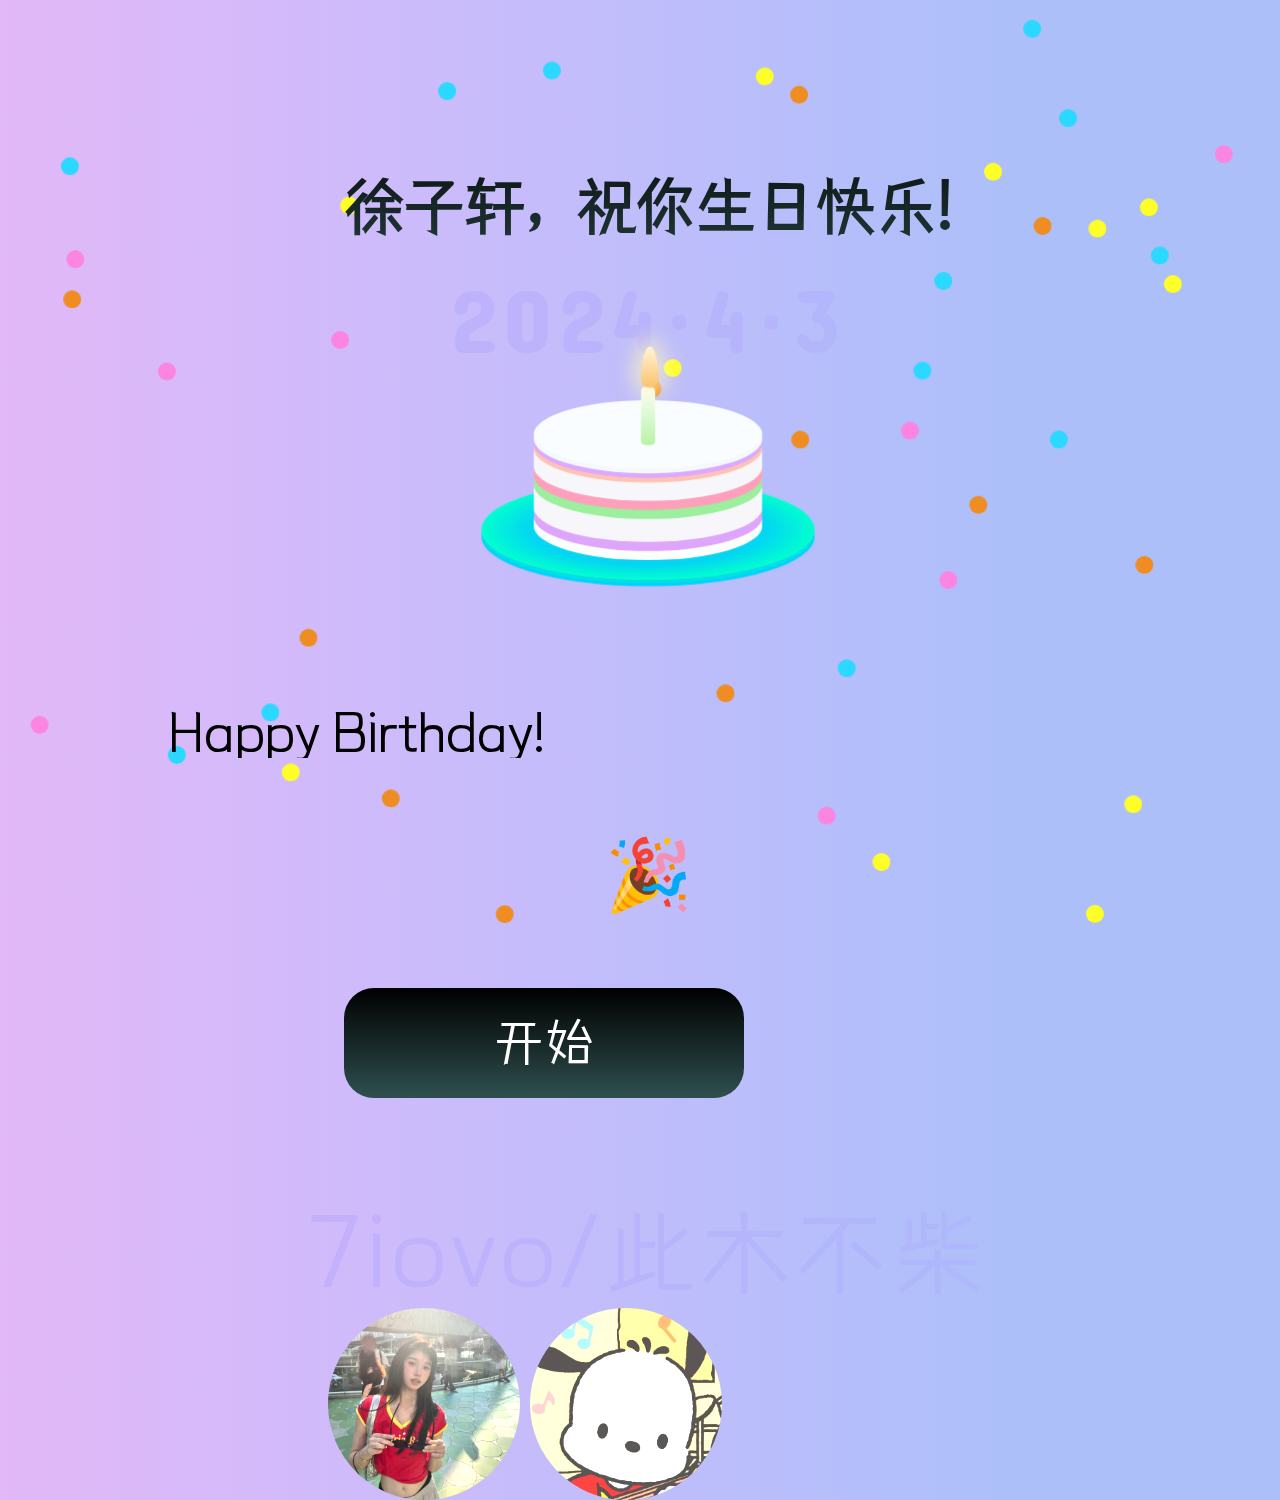
==== commit 21ea8674: "Add files via upload" ====
--- a/index.html
+++ b/index.html
@@ -33,7 +33,7 @@
         height: 100px;
         list-style: none;
         line-height: 20px;
-        background: -webkit-linear-gradient(90deg, #e9e6ff 0%, white 100%);
+        background: -webkit-linear-gradient(45deg, #7b68ee 0%, 2f4f4f 100%);
         -webkit-background-clip: text;
         backface-visibility: hidden;
         width: 800px;
@@ -48,7 +48,7 @@
 		left: 20%;
 		top: 700px;
 		transform: translateX(-50%);
-		background: -webkit-linear-gradient(90deg, #e9e6ff 0%, white 100%);
+		background: -webkit-linear-gradient(90deg, #2f4f4f 0%, black 100%);
 		background-color:dodgerblue;
 	    color:white;
 	    border:0;
@@ -200,9 +200,9 @@
                 index++;
                 ol.style.top = -index * scrollHeight + "px";
                 ol.classList.add("transition");
-                if (index = li.length - 1) {
-                    clearinterval(intervalid);// 等待过渡动画完成后重置位置
-                }
+                //if (index = li.length - 1) {
+                //    clearInterval(intervalId);// 等待过渡动画完成后重置位置
+                //}
             }
         }
     </script>
--- a/css/style.css
+++ b/css/style.css
@@ -65,7 +65,7 @@
         top: 50px;
         line-height: 200px;
         font-size: 60px;
-        background: -webkit-linear-gradient(90deg, #e9e6ff 0%, white 100%);
+        background: -webkit-linear-gradient(90deg, #2f4f4f 0%, black 100%);
         -webkit-background-clip: text;
         -webkit-text-fill-color: transparent;
         font-family: Canger;
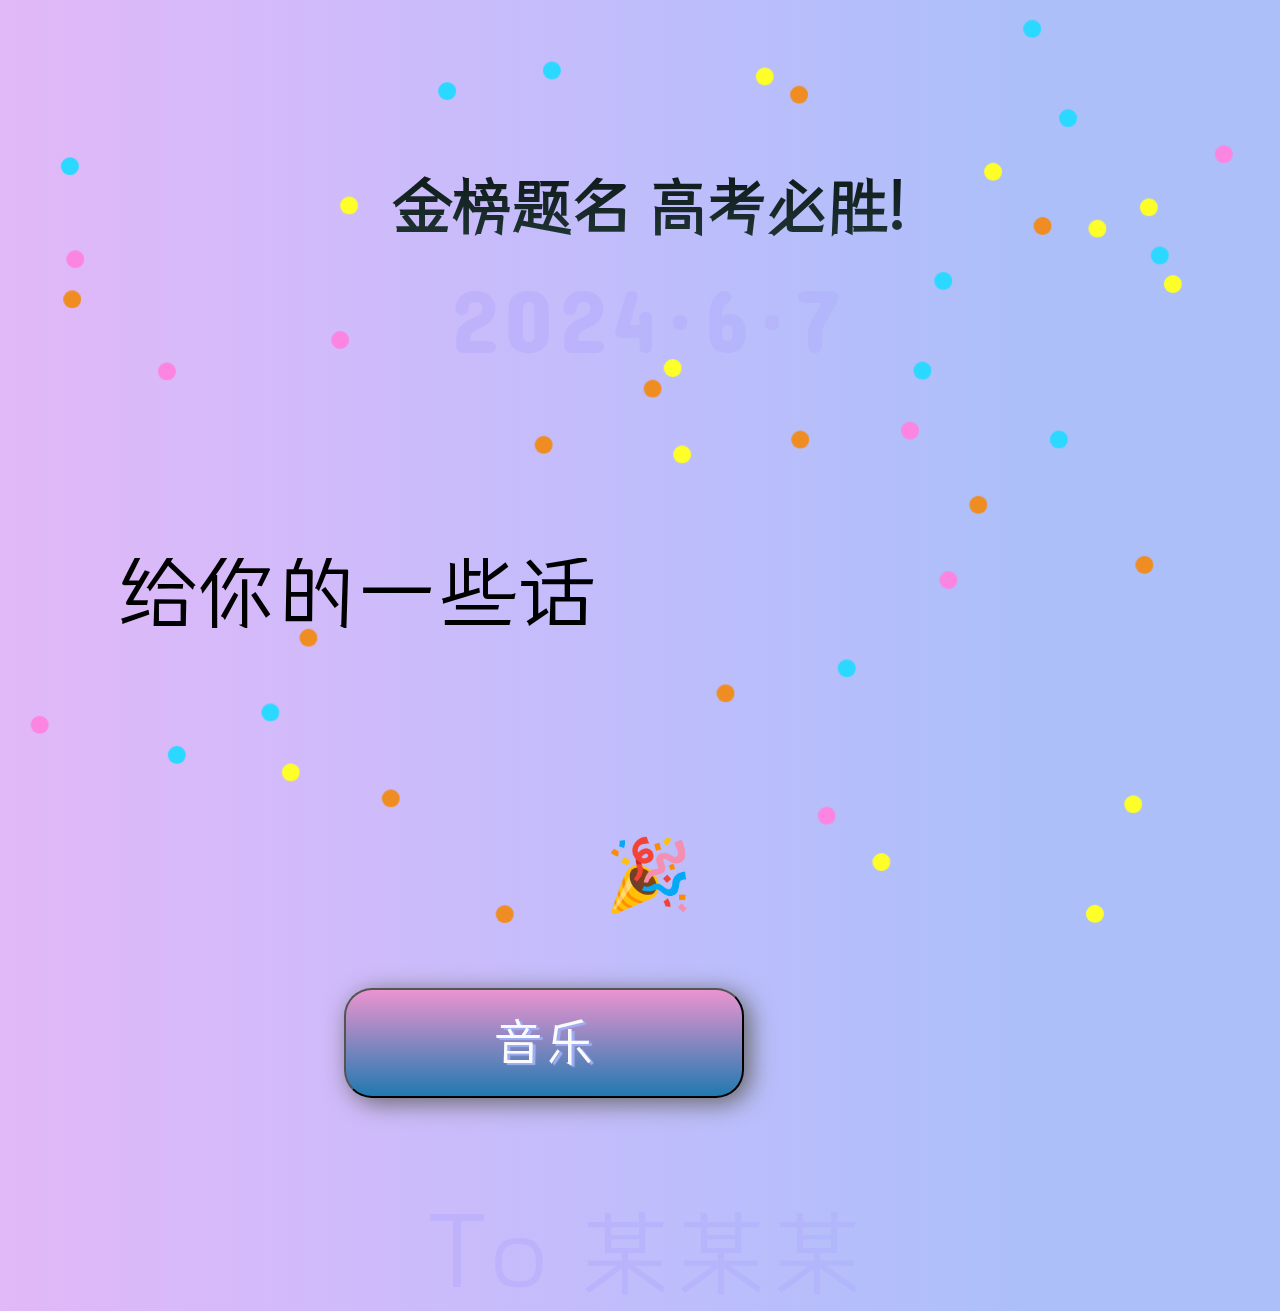
==== commit ea9ac9ac: "Add files via upload" ====
--- a/index.html
+++ b/index.html
@@ -1,213 +1,213 @@
-<!DOCTYPE html>
-<html lang="en" >
-
-<head>
-<meta charset="UTF-8">
-<title>Happy Birthday!</title>
-
-<link rel="stylesheet" href="./css/style.css">
-<style type="text/css">
-		@font-face {
-			font-family:Canger;
-			src:url("./Canger.ttf");
-		}
-
-    #box {
-        position: absolute;
-        height: 50px;
-        width: 870px;
-        overflow: hidden;
-        left: 120px;
-        top: 700px;
-        backface-visibility: hidden;
-    }
-    ol {
-        position: absolute;
-        top: 0;
-        transition: top 0.5s ease-in-out;
-    }
-
-    li {
-        font-family: Canger;
-        font-size: 50px;
-        height: 100px;
-        list-style: none;
-        line-height: 20px;
-        background: -webkit-linear-gradient(45deg, #7b68ee 0%, 2f4f4f 100%);
-        -webkit-background-clip: text;
-        backface-visibility: hidden;
-        width: 800px;
-    }
-	#playButton{
-		font-family: Canger;
-		position: absolute;
-		font-size: 50px;
-		margin: 280px;
-        width: 400px;
-        height: 110px;
-		left: 20%;
-		top: 700px;
-		transform: translateX(-50%);
-		background: -webkit-linear-gradient(90deg, #2f4f4f 0%, black 100%);
-		background-color:dodgerblue;
-	    color:white;
-	    border:0;
-        border-radius: 30px;
-	}
-    .image {
-        float: left;
-        margin-right: 10px;
-        border-radius: 200px;
-        -webkit-filter: brightness(120%);
-    }
-    .coin {
-        position: absolute;
-        top: 1300px;
-        margin-left:320px;
-    }
-    </style>
-
-</head>
-
-<body>
-
-    <bokeh></bokeh>
-    <bokeh></bokeh>
-    <bokeh></bokeh>
-    <bokeh></bokeh>
-    <bokeh></bokeh>
-    <bokeh></bokeh>
-    <bokeh></bokeh>
-    <bokeh></bokeh>
-    <bokeh></bokeh>
-    <bokeh></bokeh>
-    <bokeh></bokeh>
-    <bokeh></bokeh>
-    <bokeh></bokeh>
-    <bokeh></bokeh>
-    <bokeh></bokeh>
-    <bokeh></bokeh>
-    <bokeh></bokeh>
-    <bokeh></bokeh>
-    <bokeh></bokeh>
-    <bokeh></bokeh>
-    <bokeh></bokeh>
-    <bokeh></bokeh>
-    <bokeh></bokeh>
-    <bokeh></bokeh>
-    <bokeh></bokeh>
-    <bokeh></bokeh>
-    <bokeh></bokeh>
-    <bokeh></bokeh>
-    <bokeh></bokeh>
-    <bokeh></bokeh>
-    <bokeh></bokeh>
-    <bokeh></bokeh>
-    <bokeh></bokeh>
-    <bokeh></bokeh>
-    <bokeh></bokeh>
-    <bokeh></bokeh>
-    <bokeh></bokeh>
-    <bokeh></bokeh>
-    <bokeh></bokeh>
-    <bokeh></bokeh>
-    <bokeh></bokeh>
-    <bokeh></bokeh>
-    <bokeh></bokeh>
-    <bokeh></bokeh>
-    <bokeh></bokeh>
-    <div class="mobile">最大化查看</div>
-    <div class="pyro">
-        <div class="before"></div>
-        <div class="after"></div>
-    </div>
-    <h1>2024·4·3</h1>
-    <h2>徐子轩，祝你生日快乐!</h2>
-    <span>🎉</span>
-    <div class="candle">
-        <div id="flame" class="lit"></div>
-    </div>
-
-    <div class="cake"></div>
-    <div class="plate"></div>
-
-    <div id="box">
-        <ol id="textList">
-            <li class="demo">Happy Birthday!</li>
-            <li>仅给徐子轩</li>
-            <li>在这个特别日子里</li>
-            <li>我想对你说</li>
-            <li>生日快乐(虽然早过了哈哈哈)</li>
-            <li>想不到眨眼就过去2000多天</li>
-            <li>今后也还要继续加油哦(o゜▽゜)o☆</li>
-            <li>新的一岁</li>
-            <li>不必光芒万丈</li>
-            <li>但愿始终温暖有光q(≧▽≦q)</li>
-            <li>愿你不被任何人所妨碍</li>
-            <li>去你想去的地方</li>
-            <li>见你想见的人</li>
-            <li>以后不止生日快乐</li>
-            <li>天天都要快乐(*^▽^*)</li>
-            <li>吸干地球氧气第18年</li>
-            <li>管它几岁 开心万岁</li>
-            <li>再次祝你生日快乐</li>
-            <li>寒来暑往 秋收冬藏</li>
-            <li>未来可期 来日方长</li>
-            <li>2024-4-5 --柴鸿宇</li>
-            <li>做了我3个小时≧ ﹏ ≦累死</li>
-            <li>想不到还是做出来了哈哈哈</li>
-            <li>祝你我高考顺利哦o((>ω< ))o</li>
-            <li>(๑•̀ㅂ•́)و✧--此木不柴</li>
-        </ol>
-    </div>
-    <button id="playButton" onclick="btnPlay()" disabled="true">加载中...</button>
-    <h3>7iovo/此木不柴</h3>
-    
-    <div class="coin">
-        <img src="./woman.jpg" alt="哈哈" class="image" style="width:20%" />
-        <img src="./man.jpg" alt="哈哈" class="image" style="width:20%" />
-    </div>
-    
-
-    <script type="text/javascript">
-
-        var audio = new Audio('./coldcoffe.mp3');
-        const button = document.getElementById('playButton');
-
-        audio.addEventListener('canplaythrough', function () {
-            // 在这里解锁Button
-            console.log('音频加载完成，可以执行操作了！');
-            button.textContent = "开始";
-            button.disabled = false;
-        });
-
-        function btnPlay() {
-
-            console.log("按钮被点击了"); // 输出调试信息到控制台
-            // 播放音乐
-            audio.play();
-            button.textContent = "(●'◡'●)";
-            button.disabled = true;
-            var ol = document.getElementById("textList");
-            var li = document.getElementsByTagName("li");
-            var index = 0;
-            var interval = 2700; // 每秒向上滚动一次
-            var scrollHeight = li[0].offsetHeight;
-
-            var intervalId = setInterval(startMove, interval);
-
-            function startMove() {
-                index++;
-                ol.style.top = -index * scrollHeight + "px";
-                ol.classList.add("transition");
-                //if (index = li.length - 1) {
-                //    clearInterval(intervalId);// 等待过渡动画完成后重置位置
-                //}
-            }
-        }
-    </script>
-
-</body>
-
-</html>
-
+<!DOCTYPE html>
+<html lang="en" >
+
+<head>
+<meta charset="UTF-8">
+<title>高考加油！</title>
+
+<link rel="stylesheet" href="./css/style.css">
+<style type="text/css">
+		@font-face {
+			font-family:Canger;
+			src:url("./Canger.ttf");
+		}
+
+    #box {
+        position: absolute;
+        height: 70px;
+        width: 871px;
+        overflow: hidden;
+        left: 70px;
+        top: 550px;
+        backface-visibility: hidden;
+    }
+    ol {
+        position: absolute;
+        top: 0;
+        transition: top 0.5s ease-in-out;
+    }
+
+    li {
+        font-family: Canger;
+        font-size: 80px;
+        height: 100px;
+        list-style: none;
+        line-height: 40px;
+        background: -webkit-linear-gradient(45deg, #7b68ee 0%, 2f4f4f 100%);
+        -webkit-background-clip: text;
+        backface-visibility: hidden;
+        width: 800px;
+    }
+	#playButton{
+		font-family: Canger;
+		position: absolute;
+		font-size: 50px;
+		margin: 280px;
+        width: 400px;
+        height: 110px;
+		left: 20%;
+		top: 700px;
+		transform: translateX(-50%);
+		background: #eb94d0;
+  /* 创建渐变 */
+  background-image: -webkit-linear-gradient(top, #eb94d0, #2079b0);
+  background-image: -moz-linear-gradient(top, #eb94d0, #2079b0);
+  background-image: -ms-linear-gradient(top, #eb94d0, #2079b0);
+  background-image: -o-linear-gradient(top, #eb94d0, #2079b0);
+  background-image: linear-gradient(to bottom, #eb94d0, #2079b0);
+  /* 给按钮添加圆角 */
+  -webkit-border-radius: 28;
+  -moz-border-radius: 28;
+  border-radius: 28px;
+  text-shadow: 3px 2px 1px #9daef5;
+  -webkit-box-shadow: 6px 5px 24px #666666;
+  -moz-box-shadow: 6px 5px 24px #666666;
+  box-shadow: 6px 5px 24px #666666;
+  color: #fafafa;
+  padding: 19px;
+  text-decoration: none;
+	}
+    .image {
+        float: left;
+        margin-right: 10px;
+        border-radius: 200px;
+        border-style:solid;
+        border-color:#ff9a9e;
+    }
+    .coin {
+        position: absolute;
+        top: 1300px;
+        margin-left:320px;
+    }
+    </style>
+
+</head>
+
+<body>
+
+    <bokeh></bokeh>
+    <bokeh></bokeh>
+    <bokeh></bokeh>
+    <bokeh></bokeh>
+    <bokeh></bokeh>
+    <bokeh></bokeh>
+    <bokeh></bokeh>
+    <bokeh></bokeh>
+    <bokeh></bokeh>
+    <bokeh></bokeh>
+    <bokeh></bokeh>
+    <bokeh></bokeh>
+    <bokeh></bokeh>
+    <bokeh></bokeh>
+    <bokeh></bokeh>
+    <bokeh></bokeh>
+    <bokeh></bokeh>
+    <bokeh></bokeh>
+    <bokeh></bokeh>
+    <bokeh></bokeh>
+    <bokeh></bokeh>
+    <bokeh></bokeh>
+    <bokeh></bokeh>
+    <bokeh></bokeh>
+    <bokeh></bokeh>
+    <bokeh></bokeh>
+    <bokeh></bokeh>
+    <bokeh></bokeh>
+    <bokeh></bokeh>
+    <bokeh></bokeh>
+    <bokeh></bokeh>
+    <bokeh></bokeh>
+    <bokeh></bokeh>
+    <bokeh></bokeh>
+    <bokeh></bokeh>
+    <bokeh></bokeh>
+    <bokeh></bokeh>
+    <bokeh></bokeh>
+    <bokeh></bokeh>
+    <bokeh></bokeh>
+    <bokeh></bokeh>
+    <bokeh></bokeh>
+    <bokeh></bokeh>
+    <bokeh></bokeh>
+    <bokeh></bokeh>
+    <div class="mobile">最大化查看</div>
+    <div class="pyro">
+        <div class="before"></div>
+        <div class="after"></div>
+    </div>
+    <h1>2024·6·7</h1>
+    <h2>金榜题名 高考必胜!</h2>
+    <span>🎉</span>
+
+    <div id="box">
+        <ol id="textList">
+            <li class="demo">给你的一些话</li>
+            <li>岁不淹兮，十七又一</li>
+<li>顺利度过高中三年的你</li>
+<li>真的很优秀</li>
+<li>愿你在十八岁的人生里</li>
+<li>能从容应对高考</li>
+<li>取得令自己满意的成绩</li>
+<li>来一场说走就走的旅行</li>
+<li>去遇见更美好的自己</li>
+<li>未来的路很长</li>
+<li>不必光芒万丈</li>
+<li>但愿始终温暖有光</li>
+<li>愿6月7、8号得偿所愿</li>
+<li>不虚此行</li>
+<li>不谈儿女情长</li>
+<li>我祝你</li>
+<li>锋芒毕露</li>
+<li>2024-5-1 给某某某</li>
+<li>未来可期 来日方长</li>
+<li>(๑•̀ㅂ•́)و✧ --此木不柴</li>
+        </ol>
+    </div>
+    <button id="playButton" onclick="btnPlay()" disabled="true">加载中...</button>
+    <h3>To 某某某</h3>
+    
+
+    <script type="text/javascript">
+
+        var audio = new Audio('./rise.mp3');
+        const button = document.getElementById('playButton');
+        var isStopinter = false;
+
+        audio.addEventListener('canplaythrough', function () {
+            // 在这里解锁Button
+            console.log('音频加载完成，可以执行操作了！');
+            button.textContent = "音乐";
+            button.disabled = false;
+        });
+
+        function btnPlay() {
+
+            console.log("按钮被点击了"); // 输出调试信息到控制台
+            // 播放音乐
+            audio.play();
+            button.textContent = "(●'◡'●)";
+            button.disabled = true;
+            var ol = document.getElementById("textList");
+            var li = document.getElementsByTagName("li");
+            var index = 0;
+            var interval = 2700; // 每秒向上滚动一次
+            var scrollHeight = li[0].offsetHeight;
+
+            var intervalId = setInterval(startMove, interval);
+
+            function startMove() {
+                index++;
+                ol.style.top = -index * scrollHeight + "px";
+                ol.classList.add("transition");
+if (index == li.length - 1 & isStopinter == false) {
+   clearInterval(intervalId);// 等待过渡动画完成后重置位置
+   isStopinter = true;
+}
+            }
+        }
+    </script>
+
+</body>
+
+</html>
+
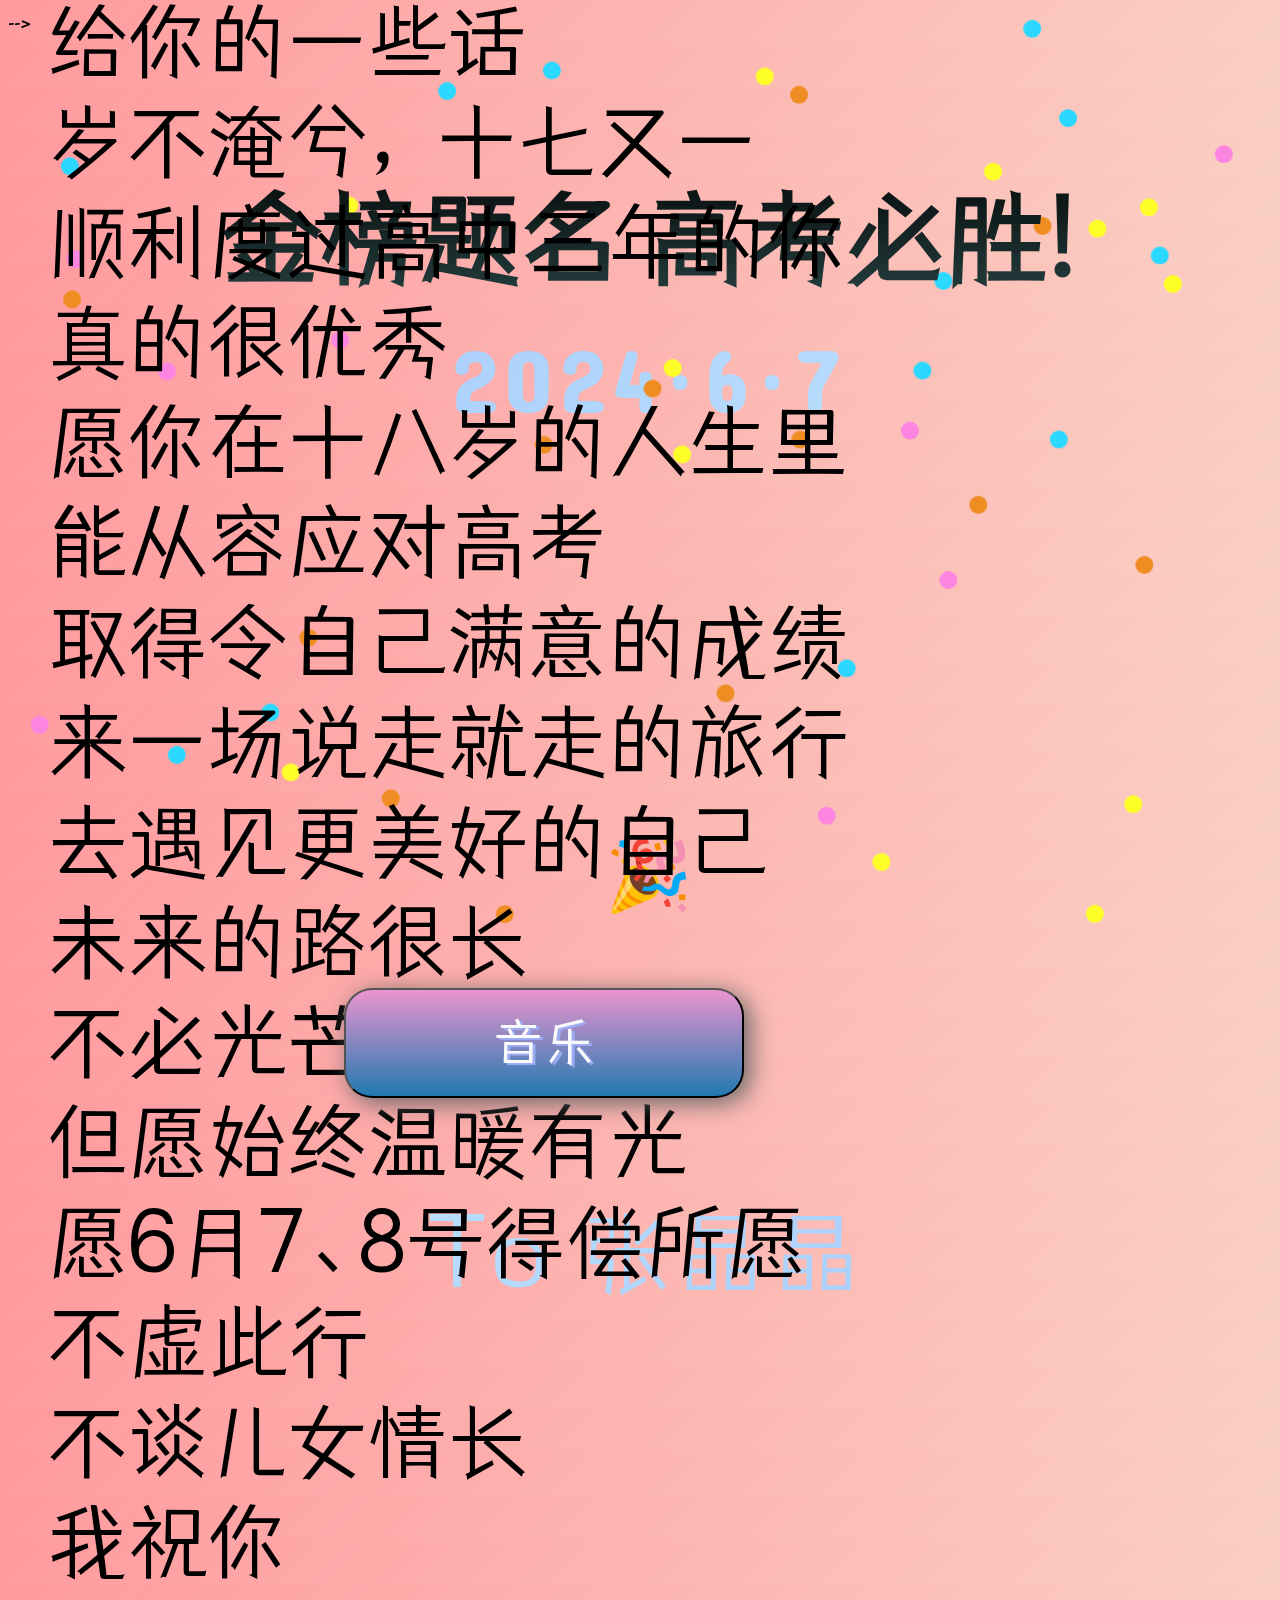
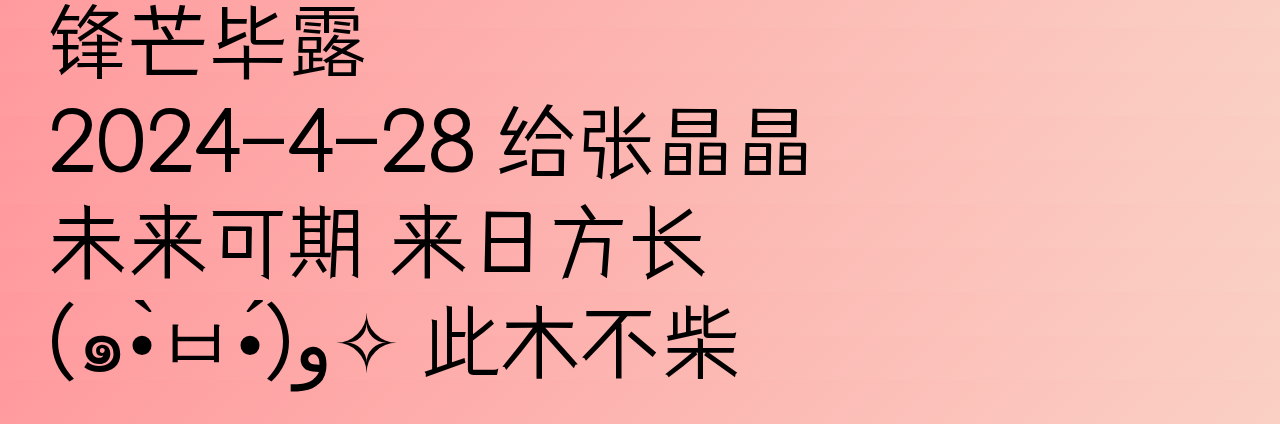
==== commit b0f88004: "Add files via upload" ====
--- a/index.html
+++ b/index.html
@@ -67,18 +67,6 @@
   padding: 19px;
   text-decoration: none;
 	}
-    .image {
-        float: left;
-        margin-right: 10px;
-        border-radius: 200px;
-        border-style:solid;
-        border-color:#ff9a9e;
-    }
-    .coin {
-        position: absolute;
-        top: 1300px;
-        margin-left:320px;
-    }
     </style>
 
 </head>
@@ -138,7 +126,7 @@
     <h1>2024·6·7</h1>
     <h2>金榜题名 高考必胜!</h2>
     <span>🎉</span>
-
+<! --
     <div id="box">
         <ol id="textList">
             <li class="demo">给你的一些话</li>
@@ -158,13 +146,13 @@
 <li>不谈儿女情长</li>
 <li>我祝你</li>
 <li>锋芒毕露</li>
-<li>2024-5-1 给某某某</li>
+<li>2024-4-28 给张晶晶</li>
 <li>未来可期 来日方长</li>
-<li>(๑•̀ㅂ•́)و✧ --此木不柴</li>
+<li>(๑•̀ㅂ•́)و✧ 此木不柴</li>
         </ol>
-    </div>
+    </div> -->
     <button id="playButton" onclick="btnPlay()" disabled="true">加载中...</button>
-    <h3>To 某某某</h3>
+    <h3>To 张晶晶</h3>
     
 
     <script type="text/javascript">
--- a/css/style.css
+++ b/css/style.css
@@ -1,1149 +1,1149 @@
-@import url("https://fonts.googleapis.com/css?family=Concert+One|Pacifico");
-.mobile {
-  position: fixed;
-  text-align: center;
-  width: 100%;
-  top: 50px;
-  font-size: 90px;
-  display: block;
-}
-
-h1, h2, h3, span {
-  display: none;
-}
-
-@media screen and (min-width: 670px) {
-  .mobile {
-    display: none;
-  }
-
-  h1, h2, h3, span {
-    display: block;
-  }
-
-    body {
-        background: linear-gradient(to right, #e2b8f7 0%, #d4bafa 20%, #c7bcfb 40%, #b9befb 60%, #acbff9 80%);
-        background-size: 100% 100%;
-        cursor: crosshair;
-        perspective: 800px;
-        transform-style: preserve-3d;
-        font-family: "Pacifico",cursive;
-        backface-visibility: hidden;
-        width: 100%;
-    }
-
-    h1 {
-        position: fixed;
-        text-align: center;
-        width: 100%;
-        top: 150px;
-        font-size: 90px;
-        background: -webkit-linear-gradient(0deg, #ceadfc 0%, #a3bbfb 100%);
-        -webkit-background-clip: text;
-        -webkit-text-fill-color: transparent;
-        font-family: 'Concert One', cursive;
-        font-weight: 400;
-        line-height: 200px;
-        z-index: -1;
-        letter-spacing: 6px;
-        backface-visibility: hidden;
-    }
-
-    span {
-        position: fixed;
-        text-align: center;
-        width: 100%;
-        top: 800px;
-        font-size: 70px;
-        backface-visibility: hidden;
-    }
-
-    h2 {
-        position: fixed;
-        text-align: center;
-        width: 100%;
-        top: 50px;
-        line-height: 200px;
-        font-size: 60px;
-        background: -webkit-linear-gradient(90deg, #2f4f4f 0%, black 100%);
-        -webkit-background-clip: text;
-        -webkit-text-fill-color: transparent;
-        font-family: Canger;
-        backface-visibility: hidden;
-    }
-
-    h3 {
-        position: fixed;
-        text-align: center;
-        width: 100%;
-        top: 1100px;
-        font-size: 90px;
-        background: -webkit-linear-gradient(0deg, #ceadfc 0%, #a3bbfb 100%);
-        -webkit-background-clip: text;
-        -webkit-text-fill-color: transparent;
-        font-family: Canger;
-        font-weight: 400;
-        z-index: -1;
-        letter-spacing: 6px;
-        backface-visibility: hidden;
-    }
-
-    bokeh {
-        position: fixed;
-        width: 2vmin;
-        height: 2vmin;
-        border-radius: 50%;
-        animation-name: explosion;
-        animation-iteration-count: infinite;
-        animation-direction: reverse;
-        animation-timing-function: cubic-bezier(0.84, 0.02, 1, 1);
-        backface-visibility: hidden;
-    }
-
-        bokeh:nth-child(1) {
-            background-color: #2bd8ff;
-            transform: translate(70.7404476506vw, 39.2982912115vh);
-            animation-duration: 2.451477853s;
-            animation-delay: -3.9090695973s;
-        }
-
-        bokeh:nth-child(2) {
-            background-color: #feff28;
-            transform: translate(21.390916309vw, 83.9320950239vh);
-            animation-duration: 2.6082661613s;
-            animation-delay: -2.4177632704s;
-        }
-
-        bokeh:nth-child(3) {
-            background-color: #feff28;
-            transform: translate(99.4707896083vw, 50.8779038063vh);
-            animation-duration: 2.3934609219s;
-            animation-delay: -4.9374235187s;
-        }
-
-        bokeh:nth-child(4) {
-            background-color: #ef8d22;
-            transform: translate(88.0762428158vw, 60.8758646268vh);
-            animation-duration: 4.3745762554s;
-            animation-delay: -4.2335574629s;
-        }
-
-        bokeh:nth-child(5) {
-            background-color: #feff28;
-            transform: translate(87.209776097vw, 87.4722435411vh);
-            animation-duration: 2.6247180243s;
-            animation-delay: -0.3571633852s;
-        }
-
-        bokeh:nth-child(6) {
-            background-color: #feff28;
-            transform: translate(67.5348277973vw, 93.8934516001vh);
-            animation-duration: 3.0630744908s;
-            animation-delay: -4.4890304964s;
-        }
-
-        bokeh:nth-child(7) {
-            background-color: #feff28;
-            transform: translate(51.2278043561vw, 39.0030857051vh);
-            animation-duration: 3.1065374294s;
-            animation-delay: -4.5619134997s;
-        }
-
-        bokeh:nth-child(8) {
-            background-color: #fc85e1;
-            transform: translate(63.2547804674vw, 88.7449965817vh);
-            animation-duration: 2.8384921355s;
-            animation-delay: -0.0965491775s;
-        }
-
-        bokeh:nth-child(9) {
-            background-color: #fc85e1;
-            transform: translate(1.7747115187vw, 78.6520215079vh);
-            animation-duration: 4.3100039072s;
-            animation-delay: -0.553894004s;
-        }
-
-        bokeh:nth-child(10) {
-            background-color: #ef8d22;
-            transform: translate(61.1915375825vw, 46.9592056036vh);
-            animation-duration: 2.6244512022s;
-            animation-delay: -4.5897035553s;
-        }
-
-        bokeh:nth-child(11) {
-            background-color: #ef8d22;
-            transform: translate(4.3118502657vw, 31.3689335931vh);
-            animation-duration: 2.9020870937s;
-            animation-delay: -0.0475365525s;
-        }
-
-        bokeh:nth-child(12) {
-            background-color: #fc85e1;
-            transform: translate(11.7124176675vw, 39.3853134156vh);
-            animation-duration: 2.7165067308s;
-            animation-delay: -0.3402677425s;
-        }
-
-        bokeh:nth-child(13) {
-            background-color: #fc85e1;
-            transform: translate(94.2835231134vw, 15.247368654vh);
-            animation-duration: 3.1761028617s;
-            animation-delay: -4.3999397039s;
-        }
-
-        bokeh:nth-child(14) {
-            background-color: #ef8d22;
-            transform: translate(22.7721270307vw, 68.9730094645vh);
-            animation-duration: 3.6217481701s;
-            animation-delay: -4.3121585024s;
-        }
-
-        bokeh:nth-child(15) {
-            background-color: #2bd8ff;
-            transform: translate(82.1182207545vw, 11.2392421851vh);
-            animation-duration: 3.4960993434s;
-            animation-delay: -3.7739573258s;
-        }
-
-        bokeh:nth-child(16) {
-            background-color: #2bd8ff;
-            transform: translate(19.7968006723vw, 77.2717558727vh);
-            animation-duration: 3.1354637591s;
-            animation-delay: -2.8370634184s;
-        }
-
-        bokeh:nth-child(17) {
-            background-color: #feff28;
-            transform: translate(84.4109063964vw, 23.5168492096vh);
-            animation-duration: 4.3723964886s;
-            animation-delay: -1.7390935649s;
-        }
-
-        bokeh:nth-child(18) {
-            background-color: #fc85e1;
-            transform: translate(72.7671083205vw, 62.5592027903vh);
-            animation-duration: 4.4313534479s;
-            animation-delay: -3.0082038529s;
-        }
-
-        bokeh:nth-child(19) {
-            background-color: #2bd8ff;
-            transform: translate(79.3141365436vw, 1.3143345978vh);
-            animation-duration: 2.392781523s;
-            animation-delay: -0.261672225s;
-        }
-
-        bokeh:nth-child(20) {
-            background-color: #ef8d22;
-            transform: translate(29.2041570725vw, 86.8219678576vh);
-            animation-duration: 3.7180833613s;
-            animation-delay: -1.7317238209s;
-        }
-
-        bokeh:nth-child(21) {
-            background-color: #2bd8ff;
-            transform: translate(72.3682688076vw, 29.3261143931vh);
-            animation-duration: 3.5629502006s;
-            animation-delay: -4.5261179684s;
-        }
-
-        bokeh:nth-child(22) {
-            background-color: #2bd8ff;
-            transform: translate(41.7909696011vw, 5.9456249418vh);
-            animation-duration: 2.7586444687s;
-            animation-delay: -1.2172526656s;
-        }
-
-        bokeh:nth-child(23) {
-            background-color: #feff28;
-            transform: translate(76.2571451639vw, 17.195474965vh);
-            animation-duration: 4.4228449437s;
-            animation-delay: -0.4973092974s;
-        }
-
-        bokeh:nth-child(24) {
-            background-color: #2bd8ff;
-            transform: translate(64.8267410528vw, 72.3685961754vh);
-            animation-duration: 4.0308729373s;
-            animation-delay: -3.4748753047s;
-        }
-
-        bokeh:nth-child(25) {
-            background-color: #feff28;
-            transform: translate(51.9640189709vw, 48.6043629666vh);
-            animation-duration: 3.1974276784s;
-            animation-delay: -1.6166953152s;
-        }
-
-        bokeh:nth-child(26) {
-            background-color: #ef8d22;
-            transform: translate(41.1498699458vw, 47.5398372353vh);
-            animation-duration: 4.8552340393s;
-            animation-delay: -0.9697552189s;
-        }
-
-        bokeh:nth-child(27) {
-            background-color: #2bd8ff;
-            transform: translate(81.3954514701vw, 46.9511786798vh);
-            animation-duration: 2.767644001s;
-            animation-delay: -2.7950220038s;
-        }
-
-        bokeh:nth-child(28) {
-            background-color: #ef8d22;
-            transform: translate(75.1070545511vw, 54.2036989448vh);
-            animation-duration: 4.7036199387s;
-            animation-delay: -1.0505926433s;
-        }
-
-        bokeh:nth-child(29) {
-            background-color: #fc85e1;
-            transform: translate(25.2485702636vw, 35.8851684261vh);
-            animation-duration: 3.7316305594s;
-            animation-delay: -1.828910888s;
-        }
-
-        bokeh:nth-child(30) {
-            background-color: #2bd8ff;
-            transform: translate(33.607420868vw, 8.2345981698vh);
-            animation-duration: 2.7029717368s;
-            animation-delay: -2.5500282063s;
-        }
-
-        bokeh:nth-child(31) {
-            background-color: #fc85e1;
-            transform: translate(4.5567738711vw, 26.915212362vh);
-            animation-duration: 3.4355180075s;
-            animation-delay: -0.5790819766s;
-        }
-
-        bokeh:nth-child(32) {
-            background-color: #feff28;
-            transform: translate(25.9501588313vw, 20.9473646869vh);
-            animation-duration: 4.3830077577s;
-            animation-delay: -4.6564701835s;
-        }
-
-        bokeh:nth-child(33) {
-            background-color: #feff28;
-            transform: translate(90.303759829vw, 29.6733774558vh);
-            animation-duration: 2.6689654722s;
-            animation-delay: -0.9045308203s;
-        }
-
-        bokeh:nth-child(34) {
-            background-color: #2bd8ff;
-            transform: translate(89.2836951603vw, 26.5025411567vh);
-            animation-duration: 2.6426834256s;
-            animation-delay: -4.8319924428s;
-        }
-
-        bokeh:nth-child(35) {
-            background-color: #ef8d22;
-            transform: translate(49.6593402454vw, 41.2989731288vh);
-            animation-duration: 2.53627768s;
-            animation-delay: -1.6992049899s;
-        }
-
-        bokeh:nth-child(36) {
-            background-color: #ef8d22;
-            transform: translate(55.3578105489vw, 75.1503457961vh);
-            animation-duration: 2.9803742064s;
-            animation-delay: -3.860230436s;
-        }
-
-        bokeh:nth-child(37) {
-            background-color: #feff28;
-            transform: translate(84.2137545181vw, 99.6489820089vh);
-            animation-duration: 2.8525129053s;
-            animation-delay: -1.909336042s;
-        }
-
-        bokeh:nth-child(38) {
-            background-color: #feff28;
-            transform: translate(58.4226829219vw, 6.6082231423vh);
-            animation-duration: 4.1724251653s;
-            animation-delay: -2.5373921442s;
-        }
-
-        bokeh:nth-child(39) {
-            background-color: #2bd8ff;
-            transform: translate(4.1325762908vw, 16.5826905712vh);
-            animation-duration: 3.3196820224s;
-            animation-delay: -0.1998524335s;
-        }
-
-        bokeh:nth-child(40) {
-            background-color: #ef8d22;
-            transform: translate(38.1082612566vw, 99.6828149038vh);
-            animation-duration: 2.4716860672s;
-            animation-delay: -3.804687821s;
-        }
-
-        bokeh:nth-child(41) {
-            background-color: #ef8d22;
-            transform: translate(80.1246196199vw, 23.2154454066vh);
-            animation-duration: 3.9966714491s;
-            animation-delay: -3.2041854036s;
-        }
-
-        bokeh:nth-child(42) {
-            background-color: #2bd8ff;
-            transform: translate(12.4867607956vw, 81.990153671vh);
-            animation-duration: 4.3771268993s;
-            animation-delay: -2.9204017862s;
-        }
-
-        bokeh:nth-child(43) {
-            background-color: #feff28;
-            transform: translate(88.4304689846vw, 21.1509289349vh);
-            animation-duration: 2.4345176476s;
-            animation-delay: -1.7879472609s;
-        }
-
-        bokeh:nth-child(44) {
-            background-color: #fc85e1;
-            transform: translate(69.7647889352vw, 45.9607535566vh);
-            animation-duration: 4.3935398987s;
-            animation-delay: -3.4611102331s;
-        }
-
-        bokeh:nth-child(45) {
-            background-color: #ef8d22;
-            transform: translate(61.1024281766vw, 8.6360893002vh);
-            animation-duration: 3.7418427756s;
-            animation-delay: -0.8676250685s;
-        }
-
-        bokeh:nth-child(46) {
-            background-color: #2bd8ff;
-            transform: translate(3.2214371062vw, 25.2935105902vh);
-            animation-duration: 3.074683766s;
-            animation-delay: -0.4965853318s;
-        }
-
-        bokeh:nth-child(47) {
-            background-color: #feff28;
-            transform: translate(74.1716691607vw, 3.1894365936vh);
-            animation-duration: 4.4907628187s;
-            animation-delay: -2.968930085s;
-        }
-
-        bokeh:nth-child(48) {
-            background-color: #fc85e1;
-            transform: translate(71.7485884871vw, 81.5140808668vh);
-            animation-duration: 4.6478212704s;
-            animation-delay: -2.4913789916s;
-        }
-
-        bokeh:nth-child(49) {
-            background-color: #ef8d22;
-            transform: translate(68.5706834892vw, 26.9999891094vh);
-            animation-duration: 4.4816990552s;
-            animation-delay: -4.3381289066s;
-        }
-
-        bokeh:nth-child(50) {
-            background-color: #ef8d22;
-            transform: translate(41.4062073866vw, 53.7404657598vh);
-            animation-duration: 3.4662897168s;
-            animation-delay: -3.0623966223s;
-        }
-
-        bokeh:nth-child(51) {
-            background-color: #ef8d22;
-            transform: translate(87.7275522899vw, 57.8586420239vh);
-            animation-duration: 4.5492821401s;
-            animation-delay: -3.9375445372s;
-        }
-
-        bokeh:nth-child(52) {
-            background-color: #fc85e1;
-            transform: translate(98.2142162683vw, 57.3579443658vh);
-            animation-duration: 2.8023852526s;
-            animation-delay: -2.8018360542s;
-        }
-
-        bokeh:nth-child(53) {
-            background-color: #ef8d22;
-            transform: translate(58.9158153095vw, 2.5851120782vh);
-            animation-duration: 4.8828427898s;
-            animation-delay: -4.0170178676s;
-        }
-
-        bokeh:nth-child(54) {
-            background-color: #feff28;
-            transform: translate(21.8232629797vw, 30.541333487vh);
-            animation-duration: 4.1215064165s;
-            animation-delay: -1.7175877986s;
-        }
-
-        bokeh:nth-child(55) {
-            background-color: #fc85e1;
-            transform: translate(13.5806715283vw, 97.9236982484vh);
-            animation-duration: 3.5107176799s;
-            animation-delay: -2.201395581s;
-        }
-
-        bokeh:nth-child(56) {
-            background-color: #feff28;
-            transform: translate(14.4730253941vw, 70.3026987242vh);
-            animation-duration: 2.8655370997s;
-            animation-delay: -4.5406682184s;
-        }
-
-        bokeh:nth-child(57) {
-            background-color: #feff28;
-            transform: translate(8.9309655313vw, 17.5932162599vh);
-            animation-duration: 3.8738411593s;
-            animation-delay: -0.7726217596s;
-        }
-
-        bokeh:nth-child(58) {
-            background-color: #fc85e1;
-            transform: translate(37.5050301898vw, 74.5977925362vh);
-            animation-duration: 2.8543587537s;
-            animation-delay: -0.6382727009s;
-        }
-
-        bokeh:nth-child(59) {
-            background-color: #fc85e1;
-            transform: translate(44.1369706808vw, 19.0224357251vh);
-            animation-duration: 3.4677241213s;
-            animation-delay: -0.3790625881s;
-        }
-
-        bokeh:nth-child(60) {
-            background-color: #ef8d22;
-            transform: translate(89.9172143086vw, 60.5896372203vh);
-            animation-duration: 2.2591286422s;
-            animation-delay: -3.3436293949s;
-        }
-
-        bokeh:nth-child(61) {
-            background-color: #2bd8ff;
-            transform: translate(86.129997629vw, 57.7175593668vh);
-            animation-duration: 3.3394070906s;
-            animation-delay: -1.2058207724s;
-        }
-
-        bokeh:nth-child(62) {
-            background-color: #ef8d22;
-            transform: translate(62.6094040216vw, 64.6028247058vh);
-            animation-duration: 2.7708027023s;
-            animation-delay: -1.3248560361s;
-        }
-
-        bokeh:nth-child(63) {
-            background-color: #fc85e1;
-            transform: translate(1.4935870167vw, 49.1580693638vh);
-            animation-duration: 4.0753471222s;
-            animation-delay: -1.1042384607s;
-        }
-
-        bokeh:nth-child(64) {
-            background-color: #ef8d22;
-            transform: translate(49.4229799547vw, 14.4558125829vh);
-            animation-duration: 4.6042743538s;
-            animation-delay: -1.5068368619s;
-        }
-
-        bokeh:nth-child(65) {
-            background-color: #2bd8ff;
-            transform: translate(24.1752717226vw, 44.959300202vh);
-            animation-duration: 2.7140677085s;
-            animation-delay: -4.1288509334s;
-        }
-
-        bokeh:nth-child(66) {
-            background-color: #2bd8ff;
-            transform: translate(47.8734263303vw, 94.391925096vh);
-            animation-duration: 4.5332114735s;
-            animation-delay: -2.9163200431s;
-        }
-
-        bokeh:nth-child(67) {
-            background-color: #ef8d22;
-            transform: translate(78.8655189976vw, 86.980092905vh);
-            animation-duration: 2.3004360444s;
-            animation-delay: -2.2638107753s;
-        }
-
-        bokeh:nth-child(68) {
-            background-color: #feff28;
-            transform: translate(9.900688433vw, 44.1486399622vh);
-            animation-duration: 4.5713456324s;
-            animation-delay: -1.6496695177s;
-        }
-
-        bokeh:nth-child(69) {
-            background-color: #fc85e1;
-            transform: translate(69.5673498579vw, 22.4102469728vh);
-            animation-duration: 4.5195536497s;
-            animation-delay: -2.4477867877s;
-        }
-
-        bokeh:nth-child(70) {
-            background-color: #fc85e1;
-            transform: translate(11.1928628475vw, 56.5732657592vh);
-            animation-duration: 4.2452477565s;
-            animation-delay: -4.784497837s;
-        }
-
-        bokeh:nth-child(71) {
-            background-color: #feff28;
-            transform: translate(55.2490898496vw, 28.0060803314vh);
-            animation-duration: 2.4738318304s;
-            animation-delay: -4.2575550351s;
-        }
-
-        bokeh:nth-child(72) {
-            background-color: #ef8d22;
-            transform: translate(47.5206781163vw, 98.1803905721vh);
-            animation-duration: 4.4299041867s;
-            animation-delay: -1.6544913646s;
-        }
-
-        bokeh:nth-child(73) {
-            background-color: #fc85e1;
-            transform: translate(3.3800457033vw, 87.8857972808vh);
-            animation-duration: 2.1543860283s;
-            animation-delay: -1.5361790929s;
-        }
-
-        bokeh:nth-child(74) {
-            background-color: #feff28;
-            transform: translate(50.2022983803vw, 53.6621206454vh);
-            animation-duration: 3.5498075114s;
-            animation-delay: -1.622928478s;
-        }
-
-        bokeh:nth-child(75) {
-            background-color: #2bd8ff;
-            transform: translate(61.4792038272vw, 49.9574099775vh);
-            animation-duration: 4.3023511502s;
-            animation-delay: -2.5662268689s;
-        }
-
-        bokeh:nth-child(76) {
-            background-color: #2bd8ff;
-            transform: translate(96.8566584025vw, 62.4294941633vh);
-            animation-duration: 3.0488542535s;
-            animation-delay: -3.2247802825s;
-        }
-
-        bokeh:nth-child(77) {
-            background-color: #ef8d22;
-            transform: translate(39.2082016768vw, 31.510327441vh);
-            animation-duration: 3.3263311044s;
-            animation-delay: -4.8680742107s;
-        }
-
-        bokeh:nth-child(78) {
-            background-color: #ef8d22;
-            transform: translate(96.5195887397vw, 10.3731475626vh);
-            animation-duration: 4.2409467825s;
-            animation-delay: -0.7158376764s;
-        }
-
-        bokeh:nth-child(79) {
-            background-color: #fc85e1;
-            transform: translate(60.3099737688vw, 98.3753373411vh);
-            animation-duration: 2.5537973442s;
-            animation-delay: -0.63998392s;
-        }
-
-        bokeh:nth-child(80) {
-            background-color: #ef8d22;
-            transform: translate(11.5967388759vw, 14.9299043275vh);
-            animation-duration: 2.8098590221s;
-            animation-delay: -2.4370859968s;
-        }
-
-        bokeh:nth-child(81) {
-            background-color: #ef8d22;
-            transform: translate(74.1223777298vw, 70.1971631522vh);
-            animation-duration: 4.2838589963s;
-            animation-delay: -3.7401444523s;
-        }
-
-        bokeh:nth-child(82) {
-            background-color: #feff28;
-            transform: translate(84.1015262739vw, 81.3441360981vh);
-            animation-duration: 3.2939592107s;
-            animation-delay: -1.9150983315s;
-        }
-
-        bokeh:nth-child(83) {
-            background-color: #fc85e1;
-            transform: translate(0.7106752653vw, 36.7850329091vh);
-            animation-duration: 4.8849572533s;
-            animation-delay: -1.6034485131s;
-        }
-
-        bokeh:nth-child(84) {
-            background-color: #ef8d22;
-            transform: translate(87.8717119902vw, 89.8137587323vh);
-            animation-duration: 4.4917909367s;
-            animation-delay: -0.6839290268s;
-        }
-
-        bokeh:nth-child(85) {
-            background-color: #fc85e1;
-            transform: translate(57.2928640388vw, 75.8426881671vh);
-            animation-duration: 3.1987712966s;
-            animation-delay: -0.7031902792s;
-        }
-
-        bokeh:nth-child(86) {
-            background-color: #fc85e1;
-            transform: translate(95.0682843643vw, 18.2581374607vh);
-            animation-duration: 2.8925956423s;
-            animation-delay: -1.0572694348s;
-        }
-
-        bokeh:nth-child(87) {
-            background-color: #fc85e1;
-            transform: translate(59.0707981851vw, 48.7661464606vh);
-            animation-duration: 2.6026617399s;
-            animation-delay: -4.8628976688s;
-        }
-
-        bokeh:nth-child(88) {
-            background-color: #fc85e1;
-            transform: translate(41.8052009135vw, 3.1629584265vh);
-            animation-duration: 3.9945698031s;
-            animation-delay: -3.2234605093s;
-        }
-
-        bokeh:nth-child(89) {
-            background-color: #2bd8ff;
-            transform: translate(47.1542426485vw, 6.2335870209vh);
-            animation-duration: 3.2101759535s;
-            animation-delay: -4.3446493263s;
-        }
-
-        bokeh:nth-child(90) {
-            background-color: #feff28;
-            transform: translate(55.1752701425vw, 47.3028980994vh);
-            animation-duration: 3.7706786674s;
-            animation-delay: -3.1945484167s;
-        }
-
-        bokeh:nth-child(91) {
-            background-color: #2bd8ff;
-            transform: translate(64.3680183118vw, 70.2328105992vh);
-            animation-duration: 4.9905256372s;
-            animation-delay: -3.3445529913s;
-        }
-
-        bokeh:nth-child(92) {
-            background-color: #fc85e1;
-            transform: translate(57.1140237902vw, 90.0487890223vh);
-            animation-duration: 3.8901112768s;
-            animation-delay: -1.6312829089s;
-        }
-
-        bokeh:nth-child(93) {
-            background-color: #feff28;
-            transform: translate(79.8479180254vw, 50.5459436949vh);
-            animation-duration: 2.0763765466s;
-            animation-delay: -2.2578885579s;
-        }
-
-        bokeh:nth-child(94) {
-            background-color: #feff28;
-            transform: translate(19.6698287233vw, 25.3724994599vh);
-            animation-duration: 2.3036069206s;
-            animation-delay: -4.4809995763s;
-        }
-
-        bokeh:nth-child(95) {
-            background-color: #fc85e1;
-            transform: translate(53.2976851652vw, 47.9411811828vh);
-            animation-duration: 4.0118610481s;
-            animation-delay: -4.5248562455s;
-        }
-
-        bokeh:nth-child(96) {
-            background-color: #feff28;
-            transform: translate(39.9679535656vw, 74.256254716vh);
-            animation-duration: 3.4959949039s;
-            animation-delay: -3.4307375377s;
-        }
-
-        bokeh:nth-child(97) {
-            background-color: #feff28;
-            transform: translate(22.0090368657vw, 87.5674469503vh);
-            animation-duration: 2.1309873931s;
-            animation-delay: -2.9910336889s;
-        }
-
-        bokeh:nth-child(98) {
-            background-color: #ef8d22;
-            transform: translate(19.475671768vw, 52.8257337375vh);
-            animation-duration: 2.0885845263s;
-            animation-delay: -3.3263154797s;
-        }
-
-        bokeh:nth-child(99) {
-            background-color: #ef8d22;
-            transform: translate(64.559290293vw, 91.8668029819vh);
-            animation-duration: 4.6404932212s;
-            animation-delay: -4.9311549742s;
-        }
-
-        bokeh:nth-child(100) {
-            background-color: #fc85e1;
-            transform: translate(23.7654664572vw, 23.0565546063vh);
-            animation-duration: 2.4373894218s;
-            animation-delay: -3.7747104339s;
-        }
-
-    @keyframes explosion {
-        0% {
-            opacity: 0;
-        }
-
-        70% {
-            opacity: 1;
-        }
-
-        100% {
-            transform: translate(50vw, 100vh);
-        }
-    }
-
-    .cake {
-        position: relative;
-        top: 300px;
-        margin: auto;
-        width: 200px;
-        height: 60px;
-        background: #f9fdff;
-        border-radius: 100%;
-        transform: translateZ(100px);
-        box-shadow: 0px 4px 0px #f4f9fd, 0px 8px 0px #dba9ff, 0px 12px 0px #fec3b3, 0px 16px 0px #f7f6fb, 0px 20px 0px #f7f6fb, 0px 24px 0px #f7f6fb, 0px 28px 0px #f7f6fb, 0px 32px 0px #fea0bb, 0px 36px 0px #fea0bb, 0px 40px 0px #9cef9d, 0px 44px 0px #9cef9d, 0px 48px 0px #f7f6fb, 0px 52px 0px #f7f6fb, 0px 56px 0px #f7f6fb, 0px 60px 0px #f7f6fb, 0px 64px 0px #f7f6fb, 0px 68px 0px #dfa5fc, 0px 72px 0px #dfa5fc, 0px 76px 0px #fafffe, 0px 80px 0px #fafffe;
-    }
-
-    .plate {
-        position: absolute;
-        height: 90px;
-        width: 300px;
-        bottom: -95px;
-        left: 50%;
-        top: 430px;
-        margin-left: -150px;
-        border-radius: 100%;
-        background: radial-gradient(ellipse closest-side at center, #08c7fe 0%, #04d7f2 71%, #02ffd0 100%);
-        box-shadow: 0px 3px 0px #00e2e1, 0px 6px 0px #00d3fb;
-        transform: translateZ(80px);
-    }
-
-    .candle {
-        position: relative;
-        height: 50px;
-        width: 12px;
-        top: 330px;
-        margin: auto;
-        background: linear-gradient(0deg, #b7f4a7 0%, white 100%);
-        border-radius: 4px;
-        transform: translateZ(120px);
-    }
-
-    #flame {
-        position: absolute;
-        z-index: 10;
-    }
-
-    .lit {
-        background: linear-gradient(to bottom, #FFF6D9, #FBC36C);
-        width: 15px;
-        height: 35px;
-        /*  Info on border radius. http://www.css3.info/preview/rounded-border/ */
-        border-top-left-radius: 10px 35px;
-        border-top-right-radius: 10px 35px;
-        border-bottom-right-radius: 10px 10px;
-        border-bottom-left-radius: 10px 10px;
-        top: -34px;
-        margin: auto;
-        /*   http://www.css3.info/preview/box-shadow/ */
-        box-shadow: 0 0 17px 7px rgba(251, 246, 190, 0.71);
-        transform-origin: bottom;
-        animation: flicker 1s ease-in-out alternate infinite;
-    }
-
-    @keyframes flicker {
-        0% {
-            transform: skewX(5deg);
-            box-shadow: 0 0 17px 10px rgba(251, 246, 190, 0.71);
-        }
-
-        25% {
-            transform: skewX(-5deg);
-            box-shadow: 0 0 17px 5px rgba(251, 246, 190, 0.71);
-        }
-
-        50% {
-            transform: skewX(10deg);
-            box-shadow: 0 0 17px 7px rgba(251, 246, 190, 0.71);
-        }
-
-        75% {
-            transform: skewX(-10deg);
-            box-shadow: 0 0 17px 5px rgba(251, 246, 190, 0.71);
-        }
-
-        100% {
-            transform: skewX(5deg);
-            box-shadow: 0 0 17px 10px rgba(251, 246, 190, 0.71);
-        }
-    }
-
-    .pyro > .before, .pyro > .after {
-        position: fixed;
-        width: 5px;
-        height: 5px;
-        border-radius: 50%;
-        box-shadow: 0 0 #fff, 0 0 #fff, 0 0 #fff, 0 0 #fff, 0 0 #fff, 0 0 #fff, 0 0 #fff, 0 0 #fff, 0 0 #fff, 0 0 #fff, 0 0 #fff, 0 0 #fff, 0 0 #fff, 0 0 #fff, 0 0 #fff, 0 0 #fff, 0 0 #fff, 0 0 #fff, 0 0 #fff, 0 0 #fff, 0 0 #fff, 0 0 #fff, 0 0 #fff, 0 0 #fff, 0 0 #fff, 0 0 #fff, 0 0 #fff, 0 0 #fff, 0 0 #fff, 0 0 #fff, 0 0 #fff, 0 0 #fff, 0 0 #fff, 0 0 #fff, 0 0 #fff, 0 0 #fff, 0 0 #fff, 0 0 #fff, 0 0 #fff, 0 0 #fff, 0 0 #fff, 0 0 #fff, 0 0 #fff, 0 0 #fff, 0 0 #fff, 0 0 #fff, 0 0 #fff, 0 0 #fff, 0 0 #fff, 0 0 #fff, 0 0 #fff;
-        -moz-animation: 1s bang ease-out infinite backwards, 1s gravity ease-in infinite backwards, 5s position linear infinite backwards;
-        -webkit-animation: 1s bang ease-out infinite backwards, 1s gravity ease-in infinite backwards, 5s position linear infinite backwards;
-        -o-animation: 1s bang ease-out infinite backwards, 1s gravity ease-in infinite backwards, 5s position linear infinite backwards;
-        -ms-animation: 1s bang ease-out infinite backwards, 1s gravity ease-in infinite backwards, 5s position linear infinite backwards;
-        animation: 1s bang ease-out infinite backwards, 1s gravity ease-in infinite backwards, 5s position linear infinite backwards;
-    }
-
-    .pyro > .after {
-        -moz-animation-delay: 1.25s, 1.25s, 1.25s;
-        -webkit-animation-delay: 1.25s, 1.25s, 1.25s;
-        -o-animation-delay: 1.25s, 1.25s, 1.25s;
-        -ms-animation-delay: 1.25s, 1.25s, 1.25s;
-        animation-delay: 1.25s, 1.25s, 1.25s;
-        -moz-animation-duration: 1.25s, 1.25s, 6.25s;
-        -webkit-animation-duration: 1.25s, 1.25s, 6.25s;
-        -o-animation-duration: 1.25s, 1.25s, 6.25s;
-        -ms-animation-duration: 1.25s, 1.25s, 6.25s;
-        animation-duration: 1.25s, 1.25s, 6.25s;
-    }
-
-    @-webkit-keyframes bang {
-        to {
-            box-shadow: -110px -104.6666666667px #00ff51, -3px 36.3333333333px #5eff00, 249px -295.6666666667px #00ff84, -165px -32.6666666667px #ff00e6, 49px -14.6666666667px #ff6600, -2px -370.6666666667px #00ddff, 60px -245.6666666667px #ddff00, 135px -205.6666666667px #00a6ff, 139px -204.6666666667px #ff00fb, -36px -155.6666666667px #00ff48, -75px 8.3333333333px #00ff84, -202px -139.6666666667px #00ff0d, 123px -84.6666666667px #00ffaa, 37px -396.6666666667px #6aff00, -157px -134.6666666667px #ff5900, 7px 6.3333333333px #ffbb00, 222px -15.6666666667px #66ff00, -114px -40.6666666667px #ffb700, -127px -49.6666666667px #ffb300, 130px -63.6666666667px #0080ff, 139px -11.6666666667px #0077ff, -167px -301.6666666667px #ff00e6, 55px -222.6666666667px #62ff00, 12px -10.6666666667px #95ff00, -240px -114.6666666667px #ff9900, -78px -210.6666666667px blue, 175px -142.6666666667px #3700ff, 83px -316.6666666667px #ff00c4, 69px -390.6666666667px #ff0040, -168px -361.6666666667px #00aaff, -44px -87.6666666667px #0040ff, 235px -415.6666666667px #ffae00, 45px 55.3333333333px #00ff0d, -61px -2.6666666667px #e600ff, -225px -59.6666666667px #59ff00, -30px 48.3333333333px #00f7ff, 211px -170.6666666667px #f700ff, -165px -209.6666666667px #37ff00, -131px -306.6666666667px #00ff66, -137px 54.3333333333px red, 42px -397.6666666667px #00e1ff, 230px -250.6666666667px #ff4d00, -172px -335.6666666667px #000dff, 143px -342.6666666667px #04ff00, -76px -194.6666666667px #fff200, -237px -166.6666666667px #00a6ff, -172px -178.6666666667px #d0ff00, 51px -72.6666666667px #1500ff, -206px 34.3333333333px #ff0015, 51px 11.3333333333px #ff0400, -149px -215.6666666667px #ff0048;
-        }
-    }
-
-    @-moz-keyframes bang {
-        to {
-            box-shadow: -110px -104.6666666667px #00ff51, -3px 36.3333333333px #5eff00, 249px -295.6666666667px #00ff84, -165px -32.6666666667px #ff00e6, 49px -14.6666666667px #ff6600, -2px -370.6666666667px #00ddff, 60px -245.6666666667px #ddff00, 135px -205.6666666667px #00a6ff, 139px -204.6666666667px #ff00fb, -36px -155.6666666667px #00ff48, -75px 8.3333333333px #00ff84, -202px -139.6666666667px #00ff0d, 123px -84.6666666667px #00ffaa, 37px -396.6666666667px #6aff00, -157px -134.6666666667px #ff5900, 7px 6.3333333333px #ffbb00, 222px -15.6666666667px #66ff00, -114px -40.6666666667px #ffb700, -127px -49.6666666667px #ffb300, 130px -63.6666666667px #0080ff, 139px -11.6666666667px #0077ff, -167px -301.6666666667px #ff00e6, 55px -222.6666666667px #62ff00, 12px -10.6666666667px #95ff00, -240px -114.6666666667px #ff9900, -78px -210.6666666667px blue, 175px -142.6666666667px #3700ff, 83px -316.6666666667px #ff00c4, 69px -390.6666666667px #ff0040, -168px -361.6666666667px #00aaff, -44px -87.6666666667px #0040ff, 235px -415.6666666667px #ffae00, 45px 55.3333333333px #00ff0d, -61px -2.6666666667px #e600ff, -225px -59.6666666667px #59ff00, -30px 48.3333333333px #00f7ff, 211px -170.6666666667px #f700ff, -165px -209.6666666667px #37ff00, -131px -306.6666666667px #00ff66, -137px 54.3333333333px red, 42px -397.6666666667px #00e1ff, 230px -250.6666666667px #ff4d00, -172px -335.6666666667px #000dff, 143px -342.6666666667px #04ff00, -76px -194.6666666667px #fff200, -237px -166.6666666667px #00a6ff, -172px -178.6666666667px #d0ff00, 51px -72.6666666667px #1500ff, -206px 34.3333333333px #ff0015, 51px 11.3333333333px #ff0400, -149px -215.6666666667px #ff0048;
-        }
-    }
-
-    @-o-keyframes bang {
-        to {
-            box-shadow: -110px -104.6666666667px #00ff51, -3px 36.3333333333px #5eff00, 249px -295.6666666667px #00ff84, -165px -32.6666666667px #ff00e6, 49px -14.6666666667px #ff6600, -2px -370.6666666667px #00ddff, 60px -245.6666666667px #ddff00, 135px -205.6666666667px #00a6ff, 139px -204.6666666667px #ff00fb, -36px -155.6666666667px #00ff48, -75px 8.3333333333px #00ff84, -202px -139.6666666667px #00ff0d, 123px -84.6666666667px #00ffaa, 37px -396.6666666667px #6aff00, -157px -134.6666666667px #ff5900, 7px 6.3333333333px #ffbb00, 222px -15.6666666667px #66ff00, -114px -40.6666666667px #ffb700, -127px -49.6666666667px #ffb300, 130px -63.6666666667px #0080ff, 139px -11.6666666667px #0077ff, -167px -301.6666666667px #ff00e6, 55px -222.6666666667px #62ff00, 12px -10.6666666667px #95ff00, -240px -114.6666666667px #ff9900, -78px -210.6666666667px blue, 175px -142.6666666667px #3700ff, 83px -316.6666666667px #ff00c4, 69px -390.6666666667px #ff0040, -168px -361.6666666667px #00aaff, -44px -87.6666666667px #0040ff, 235px -415.6666666667px #ffae00, 45px 55.3333333333px #00ff0d, -61px -2.6666666667px #e600ff, -225px -59.6666666667px #59ff00, -30px 48.3333333333px #00f7ff, 211px -170.6666666667px #f700ff, -165px -209.6666666667px #37ff00, -131px -306.6666666667px #00ff66, -137px 54.3333333333px red, 42px -397.6666666667px #00e1ff, 230px -250.6666666667px #ff4d00, -172px -335.6666666667px #000dff, 143px -342.6666666667px #04ff00, -76px -194.6666666667px #fff200, -237px -166.6666666667px #00a6ff, -172px -178.6666666667px #d0ff00, 51px -72.6666666667px #1500ff, -206px 34.3333333333px #ff0015, 51px 11.3333333333px #ff0400, -149px -215.6666666667px #ff0048;
-        }
-    }
-
-    @-ms-keyframes bang {
-        to {
-            box-shadow: -110px -104.6666666667px #00ff51, -3px 36.3333333333px #5eff00, 249px -295.6666666667px #00ff84, -165px -32.6666666667px #ff00e6, 49px -14.6666666667px #ff6600, -2px -370.6666666667px #00ddff, 60px -245.6666666667px #ddff00, 135px -205.6666666667px #00a6ff, 139px -204.6666666667px #ff00fb, -36px -155.6666666667px #00ff48, -75px 8.3333333333px #00ff84, -202px -139.6666666667px #00ff0d, 123px -84.6666666667px #00ffaa, 37px -396.6666666667px #6aff00, -157px -134.6666666667px #ff5900, 7px 6.3333333333px #ffbb00, 222px -15.6666666667px #66ff00, -114px -40.6666666667px #ffb700, -127px -49.6666666667px #ffb300, 130px -63.6666666667px #0080ff, 139px -11.6666666667px #0077ff, -167px -301.6666666667px #ff00e6, 55px -222.6666666667px #62ff00, 12px -10.6666666667px #95ff00, -240px -114.6666666667px #ff9900, -78px -210.6666666667px blue, 175px -142.6666666667px #3700ff, 83px -316.6666666667px #ff00c4, 69px -390.6666666667px #ff0040, -168px -361.6666666667px #00aaff, -44px -87.6666666667px #0040ff, 235px -415.6666666667px #ffae00, 45px 55.3333333333px #00ff0d, -61px -2.6666666667px #e600ff, -225px -59.6666666667px #59ff00, -30px 48.3333333333px #00f7ff, 211px -170.6666666667px #f700ff, -165px -209.6666666667px #37ff00, -131px -306.6666666667px #00ff66, -137px 54.3333333333px red, 42px -397.6666666667px #00e1ff, 230px -250.6666666667px #ff4d00, -172px -335.6666666667px #000dff, 143px -342.6666666667px #04ff00, -76px -194.6666666667px #fff200, -237px -166.6666666667px #00a6ff, -172px -178.6666666667px #d0ff00, 51px -72.6666666667px #1500ff, -206px 34.3333333333px #ff0015, 51px 11.3333333333px #ff0400, -149px -215.6666666667px #ff0048;
-        }
-    }
-
-    @keyframes bang {
-        to {
-            box-shadow: -110px -104.6666666667px #00ff51, -3px 36.3333333333px #5eff00, 249px -295.6666666667px #00ff84, -165px -32.6666666667px #ff00e6, 49px -14.6666666667px #ff6600, -2px -370.6666666667px #00ddff, 60px -245.6666666667px #ddff00, 135px -205.6666666667px #00a6ff, 139px -204.6666666667px #ff00fb, -36px -155.6666666667px #00ff48, -75px 8.3333333333px #00ff84, -202px -139.6666666667px #00ff0d, 123px -84.6666666667px #00ffaa, 37px -396.6666666667px #6aff00, -157px -134.6666666667px #ff5900, 7px 6.3333333333px #ffbb00, 222px -15.6666666667px #66ff00, -114px -40.6666666667px #ffb700, -127px -49.6666666667px #ffb300, 130px -63.6666666667px #0080ff, 139px -11.6666666667px #0077ff, -167px -301.6666666667px #ff00e6, 55px -222.6666666667px #62ff00, 12px -10.6666666667px #95ff00, -240px -114.6666666667px #ff9900, -78px -210.6666666667px blue, 175px -142.6666666667px #3700ff, 83px -316.6666666667px #ff00c4, 69px -390.6666666667px #ff0040, -168px -361.6666666667px #00aaff, -44px -87.6666666667px #0040ff, 235px -415.6666666667px #ffae00, 45px 55.3333333333px #00ff0d, -61px -2.6666666667px #e600ff, -225px -59.6666666667px #59ff00, -30px 48.3333333333px #00f7ff, 211px -170.6666666667px #f700ff, -165px -209.6666666667px #37ff00, -131px -306.6666666667px #00ff66, -137px 54.3333333333px red, 42px -397.6666666667px #00e1ff, 230px -250.6666666667px #ff4d00, -172px -335.6666666667px #000dff, 143px -342.6666666667px #04ff00, -76px -194.6666666667px #fff200, -237px -166.6666666667px #00a6ff, -172px -178.6666666667px #d0ff00, 51px -72.6666666667px #1500ff, -206px 34.3333333333px #ff0015, 51px 11.3333333333px #ff0400, -149px -215.6666666667px #ff0048;
-        }
-    }
-
-    @-webkit-keyframes gravity {
-        to {
-            transform: translateY(200px);
-            -moz-transform: translateY(200px);
-            -webkit-transform: translateY(200px);
-            -o-transform: translateY(200px);
-            -ms-transform: translateY(200px);
-            opacity: 0;
-        }
-    }
-
-    @-moz-keyframes gravity {
-        to {
-            transform: translateY(200px);
-            -moz-transform: translateY(200px);
-            -webkit-transform: translateY(200px);
-            -o-transform: translateY(200px);
-            -ms-transform: translateY(200px);
-            opacity: 0;
-        }
-    }
-
-    @-o-keyframes gravity {
-        to {
-            transform: translateY(200px);
-            -moz-transform: translateY(200px);
-            -webkit-transform: translateY(200px);
-            -o-transform: translateY(200px);
-            -ms-transform: translateY(200px);
-            opacity: 0;
-        }
-    }
-
-    @-ms-keyframes gravity {
-        to {
-            transform: translateY(200px);
-            -moz-transform: translateY(200px);
-            -webkit-transform: translateY(200px);
-            -o-transform: translateY(200px);
-            -ms-transform: translateY(200px);
-            opacity: 0;
-        }
-    }
-
-    @keyframes gravity {
-        to {
-            transform: translateY(200px);
-            -moz-transform: translateY(200px);
-            -webkit-transform: translateY(200px);
-            -o-transform: translateY(200px);
-            -ms-transform: translateY(200px);
-            opacity: 0;
-        }
-    }
-
-    @-webkit-keyframes position {
-        0%, 19.9% {
-            margin-top: 10%;
-            margin-left: 40%;
-        }
-
-        20%, 39.9% {
-            margin-top: 40%;
-            margin-left: 30%;
-        }
-
-        40%, 59.9% {
-            margin-top: 20%;
-            margin-left: 70%;
-        }
-
-        60%, 79.9% {
-            margin-top: 30%;
-            margin-left: 20%;
-        }
-
-        80%, 99.9% {
-            margin-top: 30%;
-            margin-left: 80%;
-        }
-    }
-
-    @-moz-keyframes position {
-        0%, 19.9% {
-            margin-top: 10%;
-            margin-left: 40%;
-        }
-
-        20%, 39.9% {
-            margin-top: 40%;
-            margin-left: 30%;
-        }
-
-        40%, 59.9% {
-            margin-top: 20%;
-            margin-left: 70%;
-        }
-
-        60%, 79.9% {
-            margin-top: 30%;
-            margin-left: 20%;
-        }
-
-        80%, 99.9% {
-            margin-top: 30%;
-            margin-left: 80%;
-        }
-    }
-
-    @-o-keyframes position {
-        0%, 19.9% {
-            margin-top: 10%;
-            margin-left: 40%;
-        }
-
-        20%, 39.9% {
-            margin-top: 40%;
-            margin-left: 30%;
-        }
-
-        40%, 59.9% {
-            margin-top: 20%;
-            margin-left: 70%;
-        }
-
-        60%, 79.9% {
-            margin-top: 30%;
-            margin-left: 20%;
-        }
-
-        80%, 99.9% {
-            margin-top: 30%;
-            margin-left: 80%;
-        }
-    }
-
-    @-ms-keyframes position {
-        0%, 19.9% {
-            margin-top: 10%;
-            margin-left: 40%;
-        }
-
-        20%, 39.9% {
-            margin-top: 40%;
-            margin-left: 30%;
-        }
-
-        40%, 59.9% {
-            margin-top: 20%;
-            margin-left: 70%;
-        }
-
-        60%, 79.9% {
-            margin-top: 30%;
-            margin-left: 20%;
-        }
-
-        80%, 99.9% {
-            margin-top: 30%;
-            margin-left: 80%;
-        }
-    }
-
-    @keyframes position {
-        0%, 19.9% {
-            margin-top: 10%;
-            margin-left: 40%;
-        }
-
-        20%, 39.9% {
-            margin-top: 40%;
-            margin-left: 30%;
-        }
-
-        40%, 59.9% {
-            margin-top: 20%;
-            margin-left: 70%;
-        }
-
-        60%, 79.9% {
-            margin-top: 30%;
-            margin-left: 20%;
-        }
-
-        80%, 99.9% {
-            margin-top: 30%;
-            margin-left: 80%;
-        }
-    }
-}
-
+@import url("https://fonts.googleapis.com/css?family=Concert+One|Pacifico");
+.mobile {
+  position: fixed;
+  text-align: center;
+  width: 100%;
+  top: 50px;
+  font-size: 90px;
+  display: block;
+}
+
+h1, h2, h3, span {
+  display: none;
+}
+
+@media screen and (min-width: 670px) {
+  .mobile {
+    display: none;
+  }
+
+  h1, h2, h3, span {
+    display: block;
+  }
+
+    body {
+        background: linear-gradient(135deg, #ff9a9e, #fad0c4);
+        background-size: 100% 100%;
+        cursor: crosshair;
+        perspective: 800px;
+        transform-style: preserve-3d;
+        font-family: "Pacifico",cursive;
+        backface-visibility: hidden;
+        width: 100%;
+    }
+
+    h1 {
+        position: fixed;
+        text-align: center;
+        width: 100%;
+        top: 210px;
+        font-size: 90px;
+        background: linear-gradient(135deg, #a1c4fd, #c2e9fb);
+        -webkit-background-clip: text;
+        -webkit-text-fill-color: transparent;
+        font-family: 'Concert One', cursive;
+        font-weight: 400;
+        line-height: 200px;
+        z-index: -1;
+        letter-spacing: 6px;
+        backface-visibility: hidden;
+    }
+
+    span {
+        position: fixed;
+        text-align: center;
+        width: 100%;
+        top: 800px;
+        font-size: 70px;
+        backface-visibility: hidden;
+    }
+
+    h2 {
+        position: fixed;
+        text-align: center;
+        width: 100%;
+        top: 50px;
+        line-height: 200px;
+        font-size: 100px;
+        background: -webkit-linear-gradient(90deg, #2f4f4f 0%, black 100%);
+        -webkit-background-clip: text;
+        -webkit-text-fill-color: transparent;
+        font-family: Canger;
+        backface-visibility: hidden;
+    }
+
+    h3 {
+        position: fixed;
+        text-align: center;
+        width: 100%;
+        top: 1100px;
+        font-size: 90px;
+        background: -webkit-linear-gradient(135deg, #a1c4fd, #c2e9fb);
+        -webkit-background-clip: text;
+        -webkit-text-fill-color: transparent;
+        font-family: Canger;
+        font-weight: 400;
+        z-index: -1;
+        letter-spacing: 6px;
+        backface-visibility: hidden;
+    }
+
+    bokeh {
+        position: fixed;
+        width: 2vmin;
+        height: 2vmin;
+        border-radius: 50%;
+        animation-name: explosion;
+        animation-iteration-count: infinite;
+        animation-direction: reverse;
+        animation-timing-function: cubic-bezier(0.84, 0.02, 1, 1);
+        backface-visibility: hidden;
+    }
+
+        bokeh:nth-child(1) {
+            background-color: #2bd8ff;
+            transform: translate(70.7404476506vw, 39.2982912115vh);
+            animation-duration: 2.451477853s;
+            animation-delay: -3.9090695973s;
+        }
+
+        bokeh:nth-child(2) {
+            background-color: #feff28;
+            transform: translate(21.390916309vw, 83.9320950239vh);
+            animation-duration: 2.6082661613s;
+            animation-delay: -2.4177632704s;
+        }
+
+        bokeh:nth-child(3) {
+            background-color: #feff28;
+            transform: translate(99.4707896083vw, 50.8779038063vh);
+            animation-duration: 2.3934609219s;
+            animation-delay: -4.9374235187s;
+        }
+
+        bokeh:nth-child(4) {
+            background-color: #ef8d22;
+            transform: translate(88.0762428158vw, 60.8758646268vh);
+            animation-duration: 4.3745762554s;
+            animation-delay: -4.2335574629s;
+        }
+
+        bokeh:nth-child(5) {
+            background-color: #feff28;
+            transform: translate(87.209776097vw, 87.4722435411vh);
+            animation-duration: 2.6247180243s;
+            animation-delay: -0.3571633852s;
+        }
+
+        bokeh:nth-child(6) {
+            background-color: #feff28;
+            transform: translate(67.5348277973vw, 93.8934516001vh);
+            animation-duration: 3.0630744908s;
+            animation-delay: -4.4890304964s;
+        }
+
+        bokeh:nth-child(7) {
+            background-color: #feff28;
+            transform: translate(51.2278043561vw, 39.0030857051vh);
+            animation-duration: 3.1065374294s;
+            animation-delay: -4.5619134997s;
+        }
+
+        bokeh:nth-child(8) {
+            background-color: #fc85e1;
+            transform: translate(63.2547804674vw, 88.7449965817vh);
+            animation-duration: 2.8384921355s;
+            animation-delay: -0.0965491775s;
+        }
+
+        bokeh:nth-child(9) {
+            background-color: #fc85e1;
+            transform: translate(1.7747115187vw, 78.6520215079vh);
+            animation-duration: 4.3100039072s;
+            animation-delay: -0.553894004s;
+        }
+
+        bokeh:nth-child(10) {
+            background-color: #ef8d22;
+            transform: translate(61.1915375825vw, 46.9592056036vh);
+            animation-duration: 2.6244512022s;
+            animation-delay: -4.5897035553s;
+        }
+
+        bokeh:nth-child(11) {
+            background-color: #ef8d22;
+            transform: translate(4.3118502657vw, 31.3689335931vh);
+            animation-duration: 2.9020870937s;
+            animation-delay: -0.0475365525s;
+        }
+
+        bokeh:nth-child(12) {
+            background-color: #fc85e1;
+            transform: translate(11.7124176675vw, 39.3853134156vh);
+            animation-duration: 2.7165067308s;
+            animation-delay: -0.3402677425s;
+        }
+
+        bokeh:nth-child(13) {
+            background-color: #fc85e1;
+            transform: translate(94.2835231134vw, 15.247368654vh);
+            animation-duration: 3.1761028617s;
+            animation-delay: -4.3999397039s;
+        }
+
+        bokeh:nth-child(14) {
+            background-color: #ef8d22;
+            transform: translate(22.7721270307vw, 68.9730094645vh);
+            animation-duration: 3.6217481701s;
+            animation-delay: -4.3121585024s;
+        }
+
+        bokeh:nth-child(15) {
+            background-color: #2bd8ff;
+            transform: translate(82.1182207545vw, 11.2392421851vh);
+            animation-duration: 3.4960993434s;
+            animation-delay: -3.7739573258s;
+        }
+
+        bokeh:nth-child(16) {
+            background-color: #2bd8ff;
+            transform: translate(19.7968006723vw, 77.2717558727vh);
+            animation-duration: 3.1354637591s;
+            animation-delay: -2.8370634184s;
+        }
+
+        bokeh:nth-child(17) {
+            background-color: #feff28;
+            transform: translate(84.4109063964vw, 23.5168492096vh);
+            animation-duration: 4.3723964886s;
+            animation-delay: -1.7390935649s;
+        }
+
+        bokeh:nth-child(18) {
+            background-color: #fc85e1;
+            transform: translate(72.7671083205vw, 62.5592027903vh);
+            animation-duration: 4.4313534479s;
+            animation-delay: -3.0082038529s;
+        }
+
+        bokeh:nth-child(19) {
+            background-color: #2bd8ff;
+            transform: translate(79.3141365436vw, 1.3143345978vh);
+            animation-duration: 2.392781523s;
+            animation-delay: -0.261672225s;
+        }
+
+        bokeh:nth-child(20) {
+            background-color: #ef8d22;
+            transform: translate(29.2041570725vw, 86.8219678576vh);
+            animation-duration: 3.7180833613s;
+            animation-delay: -1.7317238209s;
+        }
+
+        bokeh:nth-child(21) {
+            background-color: #2bd8ff;
+            transform: translate(72.3682688076vw, 29.3261143931vh);
+            animation-duration: 3.5629502006s;
+            animation-delay: -4.5261179684s;
+        }
+
+        bokeh:nth-child(22) {
+            background-color: #2bd8ff;
+            transform: translate(41.7909696011vw, 5.9456249418vh);
+            animation-duration: 2.7586444687s;
+            animation-delay: -1.2172526656s;
+        }
+
+        bokeh:nth-child(23) {
+            background-color: #feff28;
+            transform: translate(76.2571451639vw, 17.195474965vh);
+            animation-duration: 4.4228449437s;
+            animation-delay: -0.4973092974s;
+        }
+
+        bokeh:nth-child(24) {
+            background-color: #2bd8ff;
+            transform: translate(64.8267410528vw, 72.3685961754vh);
+            animation-duration: 4.0308729373s;
+            animation-delay: -3.4748753047s;
+        }
+
+        bokeh:nth-child(25) {
+            background-color: #feff28;
+            transform: translate(51.9640189709vw, 48.6043629666vh);
+            animation-duration: 3.1974276784s;
+            animation-delay: -1.6166953152s;
+        }
+
+        bokeh:nth-child(26) {
+            background-color: #ef8d22;
+            transform: translate(41.1498699458vw, 47.5398372353vh);
+            animation-duration: 4.8552340393s;
+            animation-delay: -0.9697552189s;
+        }
+
+        bokeh:nth-child(27) {
+            background-color: #2bd8ff;
+            transform: translate(81.3954514701vw, 46.9511786798vh);
+            animation-duration: 2.767644001s;
+            animation-delay: -2.7950220038s;
+        }
+
+        bokeh:nth-child(28) {
+            background-color: #ef8d22;
+            transform: translate(75.1070545511vw, 54.2036989448vh);
+            animation-duration: 4.7036199387s;
+            animation-delay: -1.0505926433s;
+        }
+
+        bokeh:nth-child(29) {
+            background-color: #fc85e1;
+            transform: translate(25.2485702636vw, 35.8851684261vh);
+            animation-duration: 3.7316305594s;
+            animation-delay: -1.828910888s;
+        }
+
+        bokeh:nth-child(30) {
+            background-color: #2bd8ff;
+            transform: translate(33.607420868vw, 8.2345981698vh);
+            animation-duration: 2.7029717368s;
+            animation-delay: -2.5500282063s;
+        }
+
+        bokeh:nth-child(31) {
+            background-color: #fc85e1;
+            transform: translate(4.5567738711vw, 26.915212362vh);
+            animation-duration: 3.4355180075s;
+            animation-delay: -0.5790819766s;
+        }
+
+        bokeh:nth-child(32) {
+            background-color: #feff28;
+            transform: translate(25.9501588313vw, 20.9473646869vh);
+            animation-duration: 4.3830077577s;
+            animation-delay: -4.6564701835s;
+        }
+
+        bokeh:nth-child(33) {
+            background-color: #feff28;
+            transform: translate(90.303759829vw, 29.6733774558vh);
+            animation-duration: 2.6689654722s;
+            animation-delay: -0.9045308203s;
+        }
+
+        bokeh:nth-child(34) {
+            background-color: #2bd8ff;
+            transform: translate(89.2836951603vw, 26.5025411567vh);
+            animation-duration: 2.6426834256s;
+            animation-delay: -4.8319924428s;
+        }
+
+        bokeh:nth-child(35) {
+            background-color: #ef8d22;
+            transform: translate(49.6593402454vw, 41.2989731288vh);
+            animation-duration: 2.53627768s;
+            animation-delay: -1.6992049899s;
+        }
+
+        bokeh:nth-child(36) {
+            background-color: #ef8d22;
+            transform: translate(55.3578105489vw, 75.1503457961vh);
+            animation-duration: 2.9803742064s;
+            animation-delay: -3.860230436s;
+        }
+
+        bokeh:nth-child(37) {
+            background-color: #feff28;
+            transform: translate(84.2137545181vw, 99.6489820089vh);
+            animation-duration: 2.8525129053s;
+            animation-delay: -1.909336042s;
+        }
+
+        bokeh:nth-child(38) {
+            background-color: #feff28;
+            transform: translate(58.4226829219vw, 6.6082231423vh);
+            animation-duration: 4.1724251653s;
+            animation-delay: -2.5373921442s;
+        }
+
+        bokeh:nth-child(39) {
+            background-color: #2bd8ff;
+            transform: translate(4.1325762908vw, 16.5826905712vh);
+            animation-duration: 3.3196820224s;
+            animation-delay: -0.1998524335s;
+        }
+
+        bokeh:nth-child(40) {
+            background-color: #ef8d22;
+            transform: translate(38.1082612566vw, 99.6828149038vh);
+            animation-duration: 2.4716860672s;
+            animation-delay: -3.804687821s;
+        }
+
+        bokeh:nth-child(41) {
+            background-color: #ef8d22;
+            transform: translate(80.1246196199vw, 23.2154454066vh);
+            animation-duration: 3.9966714491s;
+            animation-delay: -3.2041854036s;
+        }
+
+        bokeh:nth-child(42) {
+            background-color: #2bd8ff;
+            transform: translate(12.4867607956vw, 81.990153671vh);
+            animation-duration: 4.3771268993s;
+            animation-delay: -2.9204017862s;
+        }
+
+        bokeh:nth-child(43) {
+            background-color: #feff28;
+            transform: translate(88.4304689846vw, 21.1509289349vh);
+            animation-duration: 2.4345176476s;
+            animation-delay: -1.7879472609s;
+        }
+
+        bokeh:nth-child(44) {
+            background-color: #fc85e1;
+            transform: translate(69.7647889352vw, 45.9607535566vh);
+            animation-duration: 4.3935398987s;
+            animation-delay: -3.4611102331s;
+        }
+
+        bokeh:nth-child(45) {
+            background-color: #ef8d22;
+            transform: translate(61.1024281766vw, 8.6360893002vh);
+            animation-duration: 3.7418427756s;
+            animation-delay: -0.8676250685s;
+        }
+
+        bokeh:nth-child(46) {
+            background-color: #2bd8ff;
+            transform: translate(3.2214371062vw, 25.2935105902vh);
+            animation-duration: 3.074683766s;
+            animation-delay: -0.4965853318s;
+        }
+
+        bokeh:nth-child(47) {
+            background-color: #feff28;
+            transform: translate(74.1716691607vw, 3.1894365936vh);
+            animation-duration: 4.4907628187s;
+            animation-delay: -2.968930085s;
+        }
+
+        bokeh:nth-child(48) {
+            background-color: #fc85e1;
+            transform: translate(71.7485884871vw, 81.5140808668vh);
+            animation-duration: 4.6478212704s;
+            animation-delay: -2.4913789916s;
+        }
+
+        bokeh:nth-child(49) {
+            background-color: #ef8d22;
+            transform: translate(68.5706834892vw, 26.9999891094vh);
+            animation-duration: 4.4816990552s;
+            animation-delay: -4.3381289066s;
+        }
+
+        bokeh:nth-child(50) {
+            background-color: #ef8d22;
+            transform: translate(41.4062073866vw, 53.7404657598vh);
+            animation-duration: 3.4662897168s;
+            animation-delay: -3.0623966223s;
+        }
+
+        bokeh:nth-child(51) {
+            background-color: #ef8d22;
+            transform: translate(87.7275522899vw, 57.8586420239vh);
+            animation-duration: 4.5492821401s;
+            animation-delay: -3.9375445372s;
+        }
+
+        bokeh:nth-child(52) {
+            background-color: #fc85e1;
+            transform: translate(98.2142162683vw, 57.3579443658vh);
+            animation-duration: 2.8023852526s;
+            animation-delay: -2.8018360542s;
+        }
+
+        bokeh:nth-child(53) {
+            background-color: #ef8d22;
+            transform: translate(58.9158153095vw, 2.5851120782vh);
+            animation-duration: 4.8828427898s;
+            animation-delay: -4.0170178676s;
+        }
+
+        bokeh:nth-child(54) {
+            background-color: #feff28;
+            transform: translate(21.8232629797vw, 30.541333487vh);
+            animation-duration: 4.1215064165s;
+            animation-delay: -1.7175877986s;
+        }
+
+        bokeh:nth-child(55) {
+            background-color: #fc85e1;
+            transform: translate(13.5806715283vw, 97.9236982484vh);
+            animation-duration: 3.5107176799s;
+            animation-delay: -2.201395581s;
+        }
+
+        bokeh:nth-child(56) {
+            background-color: #feff28;
+            transform: translate(14.4730253941vw, 70.3026987242vh);
+            animation-duration: 2.8655370997s;
+            animation-delay: -4.5406682184s;
+        }
+
+        bokeh:nth-child(57) {
+            background-color: #feff28;
+            transform: translate(8.9309655313vw, 17.5932162599vh);
+            animation-duration: 3.8738411593s;
+            animation-delay: -0.7726217596s;
+        }
+
+        bokeh:nth-child(58) {
+            background-color: #fc85e1;
+            transform: translate(37.5050301898vw, 74.5977925362vh);
+            animation-duration: 2.8543587537s;
+            animation-delay: -0.6382727009s;
+        }
+
+        bokeh:nth-child(59) {
+            background-color: #fc85e1;
+            transform: translate(44.1369706808vw, 19.0224357251vh);
+            animation-duration: 3.4677241213s;
+            animation-delay: -0.3790625881s;
+        }
+
+        bokeh:nth-child(60) {
+            background-color: #ef8d22;
+            transform: translate(89.9172143086vw, 60.5896372203vh);
+            animation-duration: 2.2591286422s;
+            animation-delay: -3.3436293949s;
+        }
+
+        bokeh:nth-child(61) {
+            background-color: #2bd8ff;
+            transform: translate(86.129997629vw, 57.7175593668vh);
+            animation-duration: 3.3394070906s;
+            animation-delay: -1.2058207724s;
+        }
+
+        bokeh:nth-child(62) {
+            background-color: #ef8d22;
+            transform: translate(62.6094040216vw, 64.6028247058vh);
+            animation-duration: 2.7708027023s;
+            animation-delay: -1.3248560361s;
+        }
+
+        bokeh:nth-child(63) {
+            background-color: #fc85e1;
+            transform: translate(1.4935870167vw, 49.1580693638vh);
+            animation-duration: 4.0753471222s;
+            animation-delay: -1.1042384607s;
+        }
+
+        bokeh:nth-child(64) {
+            background-color: #ef8d22;
+            transform: translate(49.4229799547vw, 14.4558125829vh);
+            animation-duration: 4.6042743538s;
+            animation-delay: -1.5068368619s;
+        }
+
+        bokeh:nth-child(65) {
+            background-color: #2bd8ff;
+            transform: translate(24.1752717226vw, 44.959300202vh);
+            animation-duration: 2.7140677085s;
+            animation-delay: -4.1288509334s;
+        }
+
+        bokeh:nth-child(66) {
+            background-color: #2bd8ff;
+            transform: translate(47.8734263303vw, 94.391925096vh);
+            animation-duration: 4.5332114735s;
+            animation-delay: -2.9163200431s;
+        }
+
+        bokeh:nth-child(67) {
+            background-color: #ef8d22;
+            transform: translate(78.8655189976vw, 86.980092905vh);
+            animation-duration: 2.3004360444s;
+            animation-delay: -2.2638107753s;
+        }
+
+        bokeh:nth-child(68) {
+            background-color: #feff28;
+            transform: translate(9.900688433vw, 44.1486399622vh);
+            animation-duration: 4.5713456324s;
+            animation-delay: -1.6496695177s;
+        }
+
+        bokeh:nth-child(69) {
+            background-color: #fc85e1;
+            transform: translate(69.5673498579vw, 22.4102469728vh);
+            animation-duration: 4.5195536497s;
+            animation-delay: -2.4477867877s;
+        }
+
+        bokeh:nth-child(70) {
+            background-color: #fc85e1;
+            transform: translate(11.1928628475vw, 56.5732657592vh);
+            animation-duration: 4.2452477565s;
+            animation-delay: -4.784497837s;
+        }
+
+        bokeh:nth-child(71) {
+            background-color: #feff28;
+            transform: translate(55.2490898496vw, 28.0060803314vh);
+            animation-duration: 2.4738318304s;
+            animation-delay: -4.2575550351s;
+        }
+
+        bokeh:nth-child(72) {
+            background-color: #ef8d22;
+            transform: translate(47.5206781163vw, 98.1803905721vh);
+            animation-duration: 4.4299041867s;
+            animation-delay: -1.6544913646s;
+        }
+
+        bokeh:nth-child(73) {
+            background-color: #fc85e1;
+            transform: translate(3.3800457033vw, 87.8857972808vh);
+            animation-duration: 2.1543860283s;
+            animation-delay: -1.5361790929s;
+        }
+
+        bokeh:nth-child(74) {
+            background-color: #feff28;
+            transform: translate(50.2022983803vw, 53.6621206454vh);
+            animation-duration: 3.5498075114s;
+            animation-delay: -1.622928478s;
+        }
+
+        bokeh:nth-child(75) {
+            background-color: #2bd8ff;
+            transform: translate(61.4792038272vw, 49.9574099775vh);
+            animation-duration: 4.3023511502s;
+            animation-delay: -2.5662268689s;
+        }
+
+        bokeh:nth-child(76) {
+            background-color: #2bd8ff;
+            transform: translate(96.8566584025vw, 62.4294941633vh);
+            animation-duration: 3.0488542535s;
+            animation-delay: -3.2247802825s;
+        }
+
+        bokeh:nth-child(77) {
+            background-color: #ef8d22;
+            transform: translate(39.2082016768vw, 31.510327441vh);
+            animation-duration: 3.3263311044s;
+            animation-delay: -4.8680742107s;
+        }
+
+        bokeh:nth-child(78) {
+            background-color: #ef8d22;
+            transform: translate(96.5195887397vw, 10.3731475626vh);
+            animation-duration: 4.2409467825s;
+            animation-delay: -0.7158376764s;
+        }
+
+        bokeh:nth-child(79) {
+            background-color: #fc85e1;
+            transform: translate(60.3099737688vw, 98.3753373411vh);
+            animation-duration: 2.5537973442s;
+            animation-delay: -0.63998392s;
+        }
+
+        bokeh:nth-child(80) {
+            background-color: #ef8d22;
+            transform: translate(11.5967388759vw, 14.9299043275vh);
+            animation-duration: 2.8098590221s;
+            animation-delay: -2.4370859968s;
+        }
+
+        bokeh:nth-child(81) {
+            background-color: #ef8d22;
+            transform: translate(74.1223777298vw, 70.1971631522vh);
+            animation-duration: 4.2838589963s;
+            animation-delay: -3.7401444523s;
+        }
+
+        bokeh:nth-child(82) {
+            background-color: #feff28;
+            transform: translate(84.1015262739vw, 81.3441360981vh);
+            animation-duration: 3.2939592107s;
+            animation-delay: -1.9150983315s;
+        }
+
+        bokeh:nth-child(83) {
+            background-color: #fc85e1;
+            transform: translate(0.7106752653vw, 36.7850329091vh);
+            animation-duration: 4.8849572533s;
+            animation-delay: -1.6034485131s;
+        }
+
+        bokeh:nth-child(84) {
+            background-color: #ef8d22;
+            transform: translate(87.8717119902vw, 89.8137587323vh);
+            animation-duration: 4.4917909367s;
+            animation-delay: -0.6839290268s;
+        }
+
+        bokeh:nth-child(85) {
+            background-color: #fc85e1;
+            transform: translate(57.2928640388vw, 75.8426881671vh);
+            animation-duration: 3.1987712966s;
+            animation-delay: -0.7031902792s;
+        }
+
+        bokeh:nth-child(86) {
+            background-color: #fc85e1;
+            transform: translate(95.0682843643vw, 18.2581374607vh);
+            animation-duration: 2.8925956423s;
+            animation-delay: -1.0572694348s;
+        }
+
+        bokeh:nth-child(87) {
+            background-color: #fc85e1;
+            transform: translate(59.0707981851vw, 48.7661464606vh);
+            animation-duration: 2.6026617399s;
+            animation-delay: -4.8628976688s;
+        }
+
+        bokeh:nth-child(88) {
+            background-color: #fc85e1;
+            transform: translate(41.8052009135vw, 3.1629584265vh);
+            animation-duration: 3.9945698031s;
+            animation-delay: -3.2234605093s;
+        }
+
+        bokeh:nth-child(89) {
+            background-color: #2bd8ff;
+            transform: translate(47.1542426485vw, 6.2335870209vh);
+            animation-duration: 3.2101759535s;
+            animation-delay: -4.3446493263s;
+        }
+
+        bokeh:nth-child(90) {
+            background-color: #feff28;
+            transform: translate(55.1752701425vw, 47.3028980994vh);
+            animation-duration: 3.7706786674s;
+            animation-delay: -3.1945484167s;
+        }
+
+        bokeh:nth-child(91) {
+            background-color: #2bd8ff;
+            transform: translate(64.3680183118vw, 70.2328105992vh);
+            animation-duration: 4.9905256372s;
+            animation-delay: -3.3445529913s;
+        }
+
+        bokeh:nth-child(92) {
+            background-color: #fc85e1;
+            transform: translate(57.1140237902vw, 90.0487890223vh);
+            animation-duration: 3.8901112768s;
+            animation-delay: -1.6312829089s;
+        }
+
+        bokeh:nth-child(93) {
+            background-color: #feff28;
+            transform: translate(79.8479180254vw, 50.5459436949vh);
+            animation-duration: 2.0763765466s;
+            animation-delay: -2.2578885579s;
+        }
+
+        bokeh:nth-child(94) {
+            background-color: #feff28;
+            transform: translate(19.6698287233vw, 25.3724994599vh);
+            animation-duration: 2.3036069206s;
+            animation-delay: -4.4809995763s;
+        }
+
+        bokeh:nth-child(95) {
+            background-color: #fc85e1;
+            transform: translate(53.2976851652vw, 47.9411811828vh);
+            animation-duration: 4.0118610481s;
+            animation-delay: -4.5248562455s;
+        }
+
+        bokeh:nth-child(96) {
+            background-color: #feff28;
+            transform: translate(39.9679535656vw, 74.256254716vh);
+            animation-duration: 3.4959949039s;
+            animation-delay: -3.4307375377s;
+        }
+
+        bokeh:nth-child(97) {
+            background-color: #feff28;
+            transform: translate(22.0090368657vw, 87.5674469503vh);
+            animation-duration: 2.1309873931s;
+            animation-delay: -2.9910336889s;
+        }
+
+        bokeh:nth-child(98) {
+            background-color: #ef8d22;
+            transform: translate(19.475671768vw, 52.8257337375vh);
+            animation-duration: 2.0885845263s;
+            animation-delay: -3.3263154797s;
+        }
+
+        bokeh:nth-child(99) {
+            background-color: #ef8d22;
+            transform: translate(64.559290293vw, 91.8668029819vh);
+            animation-duration: 4.6404932212s;
+            animation-delay: -4.9311549742s;
+        }
+
+        bokeh:nth-child(100) {
+            background-color: #fc85e1;
+            transform: translate(23.7654664572vw, 23.0565546063vh);
+            animation-duration: 2.4373894218s;
+            animation-delay: -3.7747104339s;
+        }
+
+    @keyframes explosion {
+        0% {
+            opacity: 0;
+        }
+
+        70% {
+            opacity: 1;
+        }
+
+        100% {
+            transform: translate(50vw, 100vh);
+        }
+    }
+
+    .cake {
+        position: relative;
+        top: 300px;
+        margin: auto;
+        width: 200px;
+        height: 60px;
+        background: #f9fdff;
+        border-radius: 100%;
+        transform: translateZ(100px);
+        box-shadow: 0px 4px 0px #f4f9fd, 0px 8px 0px #dba9ff, 0px 12px 0px #fec3b3, 0px 16px 0px #f7f6fb, 0px 20px 0px #f7f6fb, 0px 24px 0px #f7f6fb, 0px 28px 0px #f7f6fb, 0px 32px 0px #fea0bb, 0px 36px 0px #fea0bb, 0px 40px 0px #9cef9d, 0px 44px 0px #9cef9d, 0px 48px 0px #f7f6fb, 0px 52px 0px #f7f6fb, 0px 56px 0px #f7f6fb, 0px 60px 0px #f7f6fb, 0px 64px 0px #f7f6fb, 0px 68px 0px #dfa5fc, 0px 72px 0px #dfa5fc, 0px 76px 0px #fafffe, 0px 80px 0px #fafffe;
+    }
+
+    .plate {
+        position: absolute;
+        height: 90px;
+        width: 300px;
+        bottom: -95px;
+        left: 50%;
+        top: 430px;
+        margin-left: -150px;
+        border-radius: 100%;
+        background: radial-gradient(ellipse closest-side at center, #08c7fe 0%, #04d7f2 71%, #02ffd0 100%);
+        box-shadow: 0px 3px 0px #00e2e1, 0px 6px 0px #00d3fb;
+        transform: translateZ(80px);
+    }
+
+    .candle {
+        position: relative;
+        height: 50px;
+        width: 12px;
+        top: 330px;
+        margin: auto;
+        background: linear-gradient(0deg, #b7f4a7 0%, white 100%);
+        border-radius: 4px;
+        transform: translateZ(120px);
+    }
+
+    #flame {
+        position: absolute;
+        z-index: 10;
+    }
+
+    .lit {
+        background: linear-gradient(to bottom, #FFF6D9, #FBC36C);
+        width: 15px;
+        height: 35px;
+        /*  Info on border radius. http://www.css3.info/preview/rounded-border/ */
+        border-top-left-radius: 10px 35px;
+        border-top-right-radius: 10px 35px;
+        border-bottom-right-radius: 10px 10px;
+        border-bottom-left-radius: 10px 10px;
+        top: -34px;
+        margin: auto;
+        /*   http://www.css3.info/preview/box-shadow/ */
+        box-shadow: 0 0 17px 7px rgba(251, 246, 190, 0.71);
+        transform-origin: bottom;
+        animation: flicker 1s ease-in-out alternate infinite;
+    }
+
+    @keyframes flicker {
+        0% {
+            transform: skewX(5deg);
+            box-shadow: 0 0 17px 10px rgba(251, 246, 190, 0.71);
+        }
+
+        25% {
+            transform: skewX(-5deg);
+            box-shadow: 0 0 17px 5px rgba(251, 246, 190, 0.71);
+        }
+
+        50% {
+            transform: skewX(10deg);
+            box-shadow: 0 0 17px 7px rgba(251, 246, 190, 0.71);
+        }
+
+        75% {
+            transform: skewX(-10deg);
+            box-shadow: 0 0 17px 5px rgba(251, 246, 190, 0.71);
+        }
+
+        100% {
+            transform: skewX(5deg);
+            box-shadow: 0 0 17px 10px rgba(251, 246, 190, 0.71);
+        }
+    }
+
+    .pyro > .before, .pyro > .after {
+        position: fixed;
+        width: 5px;
+        height: 5px;
+        border-radius: 50%;
+        box-shadow: 0 0 #fff, 0 0 #fff, 0 0 #fff, 0 0 #fff, 0 0 #fff, 0 0 #fff, 0 0 #fff, 0 0 #fff, 0 0 #fff, 0 0 #fff, 0 0 #fff, 0 0 #fff, 0 0 #fff, 0 0 #fff, 0 0 #fff, 0 0 #fff, 0 0 #fff, 0 0 #fff, 0 0 #fff, 0 0 #fff, 0 0 #fff, 0 0 #fff, 0 0 #fff, 0 0 #fff, 0 0 #fff, 0 0 #fff, 0 0 #fff, 0 0 #fff, 0 0 #fff, 0 0 #fff, 0 0 #fff, 0 0 #fff, 0 0 #fff, 0 0 #fff, 0 0 #fff, 0 0 #fff, 0 0 #fff, 0 0 #fff, 0 0 #fff, 0 0 #fff, 0 0 #fff, 0 0 #fff, 0 0 #fff, 0 0 #fff, 0 0 #fff, 0 0 #fff, 0 0 #fff, 0 0 #fff, 0 0 #fff, 0 0 #fff, 0 0 #fff;
+        -moz-animation: 1s bang ease-out infinite backwards, 1s gravity ease-in infinite backwards, 5s position linear infinite backwards;
+        -webkit-animation: 1s bang ease-out infinite backwards, 1s gravity ease-in infinite backwards, 5s position linear infinite backwards;
+        -o-animation: 1s bang ease-out infinite backwards, 1s gravity ease-in infinite backwards, 5s position linear infinite backwards;
+        -ms-animation: 1s bang ease-out infinite backwards, 1s gravity ease-in infinite backwards, 5s position linear infinite backwards;
+        animation: 1s bang ease-out infinite backwards, 1s gravity ease-in infinite backwards, 5s position linear infinite backwards;
+    }
+
+    .pyro > .after {
+        -moz-animation-delay: 1.25s, 1.25s, 1.25s;
+        -webkit-animation-delay: 1.25s, 1.25s, 1.25s;
+        -o-animation-delay: 1.25s, 1.25s, 1.25s;
+        -ms-animation-delay: 1.25s, 1.25s, 1.25s;
+        animation-delay: 1.25s, 1.25s, 1.25s;
+        -moz-animation-duration: 1.25s, 1.25s, 6.25s;
+        -webkit-animation-duration: 1.25s, 1.25s, 6.25s;
+        -o-animation-duration: 1.25s, 1.25s, 6.25s;
+        -ms-animation-duration: 1.25s, 1.25s, 6.25s;
+        animation-duration: 1.25s, 1.25s, 6.25s;
+    }
+
+    @-webkit-keyframes bang {
+        to {
+            box-shadow: -110px -104.6666666667px #00ff51, -3px 36.3333333333px #5eff00, 249px -295.6666666667px #00ff84, -165px -32.6666666667px #ff00e6, 49px -14.6666666667px #ff6600, -2px -370.6666666667px #00ddff, 60px -245.6666666667px #ddff00, 135px -205.6666666667px #00a6ff, 139px -204.6666666667px #ff00fb, -36px -155.6666666667px #00ff48, -75px 8.3333333333px #00ff84, -202px -139.6666666667px #00ff0d, 123px -84.6666666667px #00ffaa, 37px -396.6666666667px #6aff00, -157px -134.6666666667px #ff5900, 7px 6.3333333333px #ffbb00, 222px -15.6666666667px #66ff00, -114px -40.6666666667px #ffb700, -127px -49.6666666667px #ffb300, 130px -63.6666666667px #0080ff, 139px -11.6666666667px #0077ff, -167px -301.6666666667px #ff00e6, 55px -222.6666666667px #62ff00, 12px -10.6666666667px #95ff00, -240px -114.6666666667px #ff9900, -78px -210.6666666667px blue, 175px -142.6666666667px #3700ff, 83px -316.6666666667px #ff00c4, 69px -390.6666666667px #ff0040, -168px -361.6666666667px #00aaff, -44px -87.6666666667px #0040ff, 235px -415.6666666667px #ffae00, 45px 55.3333333333px #00ff0d, -61px -2.6666666667px #e600ff, -225px -59.6666666667px #59ff00, -30px 48.3333333333px #00f7ff, 211px -170.6666666667px #f700ff, -165px -209.6666666667px #37ff00, -131px -306.6666666667px #00ff66, -137px 54.3333333333px red, 42px -397.6666666667px #00e1ff, 230px -250.6666666667px #ff4d00, -172px -335.6666666667px #000dff, 143px -342.6666666667px #04ff00, -76px -194.6666666667px #fff200, -237px -166.6666666667px #00a6ff, -172px -178.6666666667px #d0ff00, 51px -72.6666666667px #1500ff, -206px 34.3333333333px #ff0015, 51px 11.3333333333px #ff0400, -149px -215.6666666667px #ff0048;
+        }
+    }
+
+    @-moz-keyframes bang {
+        to {
+            box-shadow: -110px -104.6666666667px #00ff51, -3px 36.3333333333px #5eff00, 249px -295.6666666667px #00ff84, -165px -32.6666666667px #ff00e6, 49px -14.6666666667px #ff6600, -2px -370.6666666667px #00ddff, 60px -245.6666666667px #ddff00, 135px -205.6666666667px #00a6ff, 139px -204.6666666667px #ff00fb, -36px -155.6666666667px #00ff48, -75px 8.3333333333px #00ff84, -202px -139.6666666667px #00ff0d, 123px -84.6666666667px #00ffaa, 37px -396.6666666667px #6aff00, -157px -134.6666666667px #ff5900, 7px 6.3333333333px #ffbb00, 222px -15.6666666667px #66ff00, -114px -40.6666666667px #ffb700, -127px -49.6666666667px #ffb300, 130px -63.6666666667px #0080ff, 139px -11.6666666667px #0077ff, -167px -301.6666666667px #ff00e6, 55px -222.6666666667px #62ff00, 12px -10.6666666667px #95ff00, -240px -114.6666666667px #ff9900, -78px -210.6666666667px blue, 175px -142.6666666667px #3700ff, 83px -316.6666666667px #ff00c4, 69px -390.6666666667px #ff0040, -168px -361.6666666667px #00aaff, -44px -87.6666666667px #0040ff, 235px -415.6666666667px #ffae00, 45px 55.3333333333px #00ff0d, -61px -2.6666666667px #e600ff, -225px -59.6666666667px #59ff00, -30px 48.3333333333px #00f7ff, 211px -170.6666666667px #f700ff, -165px -209.6666666667px #37ff00, -131px -306.6666666667px #00ff66, -137px 54.3333333333px red, 42px -397.6666666667px #00e1ff, 230px -250.6666666667px #ff4d00, -172px -335.6666666667px #000dff, 143px -342.6666666667px #04ff00, -76px -194.6666666667px #fff200, -237px -166.6666666667px #00a6ff, -172px -178.6666666667px #d0ff00, 51px -72.6666666667px #1500ff, -206px 34.3333333333px #ff0015, 51px 11.3333333333px #ff0400, -149px -215.6666666667px #ff0048;
+        }
+    }
+
+    @-o-keyframes bang {
+        to {
+            box-shadow: -110px -104.6666666667px #00ff51, -3px 36.3333333333px #5eff00, 249px -295.6666666667px #00ff84, -165px -32.6666666667px #ff00e6, 49px -14.6666666667px #ff6600, -2px -370.6666666667px #00ddff, 60px -245.6666666667px #ddff00, 135px -205.6666666667px #00a6ff, 139px -204.6666666667px #ff00fb, -36px -155.6666666667px #00ff48, -75px 8.3333333333px #00ff84, -202px -139.6666666667px #00ff0d, 123px -84.6666666667px #00ffaa, 37px -396.6666666667px #6aff00, -157px -134.6666666667px #ff5900, 7px 6.3333333333px #ffbb00, 222px -15.6666666667px #66ff00, -114px -40.6666666667px #ffb700, -127px -49.6666666667px #ffb300, 130px -63.6666666667px #0080ff, 139px -11.6666666667px #0077ff, -167px -301.6666666667px #ff00e6, 55px -222.6666666667px #62ff00, 12px -10.6666666667px #95ff00, -240px -114.6666666667px #ff9900, -78px -210.6666666667px blue, 175px -142.6666666667px #3700ff, 83px -316.6666666667px #ff00c4, 69px -390.6666666667px #ff0040, -168px -361.6666666667px #00aaff, -44px -87.6666666667px #0040ff, 235px -415.6666666667px #ffae00, 45px 55.3333333333px #00ff0d, -61px -2.6666666667px #e600ff, -225px -59.6666666667px #59ff00, -30px 48.3333333333px #00f7ff, 211px -170.6666666667px #f700ff, -165px -209.6666666667px #37ff00, -131px -306.6666666667px #00ff66, -137px 54.3333333333px red, 42px -397.6666666667px #00e1ff, 230px -250.6666666667px #ff4d00, -172px -335.6666666667px #000dff, 143px -342.6666666667px #04ff00, -76px -194.6666666667px #fff200, -237px -166.6666666667px #00a6ff, -172px -178.6666666667px #d0ff00, 51px -72.6666666667px #1500ff, -206px 34.3333333333px #ff0015, 51px 11.3333333333px #ff0400, -149px -215.6666666667px #ff0048;
+        }
+    }
+
+    @-ms-keyframes bang {
+        to {
+            box-shadow: -110px -104.6666666667px #00ff51, -3px 36.3333333333px #5eff00, 249px -295.6666666667px #00ff84, -165px -32.6666666667px #ff00e6, 49px -14.6666666667px #ff6600, -2px -370.6666666667px #00ddff, 60px -245.6666666667px #ddff00, 135px -205.6666666667px #00a6ff, 139px -204.6666666667px #ff00fb, -36px -155.6666666667px #00ff48, -75px 8.3333333333px #00ff84, -202px -139.6666666667px #00ff0d, 123px -84.6666666667px #00ffaa, 37px -396.6666666667px #6aff00, -157px -134.6666666667px #ff5900, 7px 6.3333333333px #ffbb00, 222px -15.6666666667px #66ff00, -114px -40.6666666667px #ffb700, -127px -49.6666666667px #ffb300, 130px -63.6666666667px #0080ff, 139px -11.6666666667px #0077ff, -167px -301.6666666667px #ff00e6, 55px -222.6666666667px #62ff00, 12px -10.6666666667px #95ff00, -240px -114.6666666667px #ff9900, -78px -210.6666666667px blue, 175px -142.6666666667px #3700ff, 83px -316.6666666667px #ff00c4, 69px -390.6666666667px #ff0040, -168px -361.6666666667px #00aaff, -44px -87.6666666667px #0040ff, 235px -415.6666666667px #ffae00, 45px 55.3333333333px #00ff0d, -61px -2.6666666667px #e600ff, -225px -59.6666666667px #59ff00, -30px 48.3333333333px #00f7ff, 211px -170.6666666667px #f700ff, -165px -209.6666666667px #37ff00, -131px -306.6666666667px #00ff66, -137px 54.3333333333px red, 42px -397.6666666667px #00e1ff, 230px -250.6666666667px #ff4d00, -172px -335.6666666667px #000dff, 143px -342.6666666667px #04ff00, -76px -194.6666666667px #fff200, -237px -166.6666666667px #00a6ff, -172px -178.6666666667px #d0ff00, 51px -72.6666666667px #1500ff, -206px 34.3333333333px #ff0015, 51px 11.3333333333px #ff0400, -149px -215.6666666667px #ff0048;
+        }
+    }
+
+    @keyframes bang {
+        to {
+            box-shadow: -110px -104.6666666667px #00ff51, -3px 36.3333333333px #5eff00, 249px -295.6666666667px #00ff84, -165px -32.6666666667px #ff00e6, 49px -14.6666666667px #ff6600, -2px -370.6666666667px #00ddff, 60px -245.6666666667px #ddff00, 135px -205.6666666667px #00a6ff, 139px -204.6666666667px #ff00fb, -36px -155.6666666667px #00ff48, -75px 8.3333333333px #00ff84, -202px -139.6666666667px #00ff0d, 123px -84.6666666667px #00ffaa, 37px -396.6666666667px #6aff00, -157px -134.6666666667px #ff5900, 7px 6.3333333333px #ffbb00, 222px -15.6666666667px #66ff00, -114px -40.6666666667px #ffb700, -127px -49.6666666667px #ffb300, 130px -63.6666666667px #0080ff, 139px -11.6666666667px #0077ff, -167px -301.6666666667px #ff00e6, 55px -222.6666666667px #62ff00, 12px -10.6666666667px #95ff00, -240px -114.6666666667px #ff9900, -78px -210.6666666667px blue, 175px -142.6666666667px #3700ff, 83px -316.6666666667px #ff00c4, 69px -390.6666666667px #ff0040, -168px -361.6666666667px #00aaff, -44px -87.6666666667px #0040ff, 235px -415.6666666667px #ffae00, 45px 55.3333333333px #00ff0d, -61px -2.6666666667px #e600ff, -225px -59.6666666667px #59ff00, -30px 48.3333333333px #00f7ff, 211px -170.6666666667px #f700ff, -165px -209.6666666667px #37ff00, -131px -306.6666666667px #00ff66, -137px 54.3333333333px red, 42px -397.6666666667px #00e1ff, 230px -250.6666666667px #ff4d00, -172px -335.6666666667px #000dff, 143px -342.6666666667px #04ff00, -76px -194.6666666667px #fff200, -237px -166.6666666667px #00a6ff, -172px -178.6666666667px #d0ff00, 51px -72.6666666667px #1500ff, -206px 34.3333333333px #ff0015, 51px 11.3333333333px #ff0400, -149px -215.6666666667px #ff0048;
+        }
+    }
+
+    @-webkit-keyframes gravity {
+        to {
+            transform: translateY(200px);
+            -moz-transform: translateY(200px);
+            -webkit-transform: translateY(200px);
+            -o-transform: translateY(200px);
+            -ms-transform: translateY(200px);
+            opacity: 0;
+        }
+    }
+
+    @-moz-keyframes gravity {
+        to {
+            transform: translateY(200px);
+            -moz-transform: translateY(200px);
+            -webkit-transform: translateY(200px);
+            -o-transform: translateY(200px);
+            -ms-transform: translateY(200px);
+            opacity: 0;
+        }
+    }
+
+    @-o-keyframes gravity {
+        to {
+            transform: translateY(200px);
+            -moz-transform: translateY(200px);
+            -webkit-transform: translateY(200px);
+            -o-transform: translateY(200px);
+            -ms-transform: translateY(200px);
+            opacity: 0;
+        }
+    }
+
+    @-ms-keyframes gravity {
+        to {
+            transform: translateY(200px);
+            -moz-transform: translateY(200px);
+            -webkit-transform: translateY(200px);
+            -o-transform: translateY(200px);
+            -ms-transform: translateY(200px);
+            opacity: 0;
+        }
+    }
+
+    @keyframes gravity {
+        to {
+            transform: translateY(200px);
+            -moz-transform: translateY(200px);
+            -webkit-transform: translateY(200px);
+            -o-transform: translateY(200px);
+            -ms-transform: translateY(200px);
+            opacity: 0;
+        }
+    }
+
+    @-webkit-keyframes position {
+        0%, 19.9% {
+            margin-top: 10%;
+            margin-left: 40%;
+        }
+
+        20%, 39.9% {
+            margin-top: 40%;
+            margin-left: 30%;
+        }
+
+        40%, 59.9% {
+            margin-top: 20%;
+            margin-left: 70%;
+        }
+
+        60%, 79.9% {
+            margin-top: 30%;
+            margin-left: 20%;
+        }
+
+        80%, 99.9% {
+            margin-top: 30%;
+            margin-left: 80%;
+        }
+    }
+
+    @-moz-keyframes position {
+        0%, 19.9% {
+            margin-top: 10%;
+            margin-left: 40%;
+        }
+
+        20%, 39.9% {
+            margin-top: 40%;
+            margin-left: 30%;
+        }
+
+        40%, 59.9% {
+            margin-top: 20%;
+            margin-left: 70%;
+        }
+
+        60%, 79.9% {
+            margin-top: 30%;
+            margin-left: 20%;
+        }
+
+        80%, 99.9% {
+            margin-top: 30%;
+            margin-left: 80%;
+        }
+    }
+
+    @-o-keyframes position {
+        0%, 19.9% {
+            margin-top: 10%;
+            margin-left: 40%;
+        }
+
+        20%, 39.9% {
+            margin-top: 40%;
+            margin-left: 30%;
+        }
+
+        40%, 59.9% {
+            margin-top: 20%;
+            margin-left: 70%;
+        }
+
+        60%, 79.9% {
+            margin-top: 30%;
+            margin-left: 20%;
+        }
+
+        80%, 99.9% {
+            margin-top: 30%;
+            margin-left: 80%;
+        }
+    }
+
+    @-ms-keyframes position {
+        0%, 19.9% {
+            margin-top: 10%;
+            margin-left: 40%;
+        }
+
+        20%, 39.9% {
+            margin-top: 40%;
+            margin-left: 30%;
+        }
+
+        40%, 59.9% {
+            margin-top: 20%;
+            margin-left: 70%;
+        }
+
+        60%, 79.9% {
+            margin-top: 30%;
+            margin-left: 20%;
+        }
+
+        80%, 99.9% {
+            margin-top: 30%;
+            margin-left: 80%;
+        }
+    }
+
+    @keyframes position {
+        0%, 19.9% {
+            margin-top: 10%;
+            margin-left: 40%;
+        }
+
+        20%, 39.9% {
+            margin-top: 40%;
+            margin-left: 30%;
+        }
+
+        40%, 59.9% {
+            margin-top: 20%;
+            margin-left: 70%;
+        }
+
+        60%, 79.9% {
+            margin-top: 30%;
+            margin-left: 20%;
+        }
+
+        80%, 99.9% {
+            margin-top: 30%;
+            margin-left: 80%;
+        }
+    }
+}
+
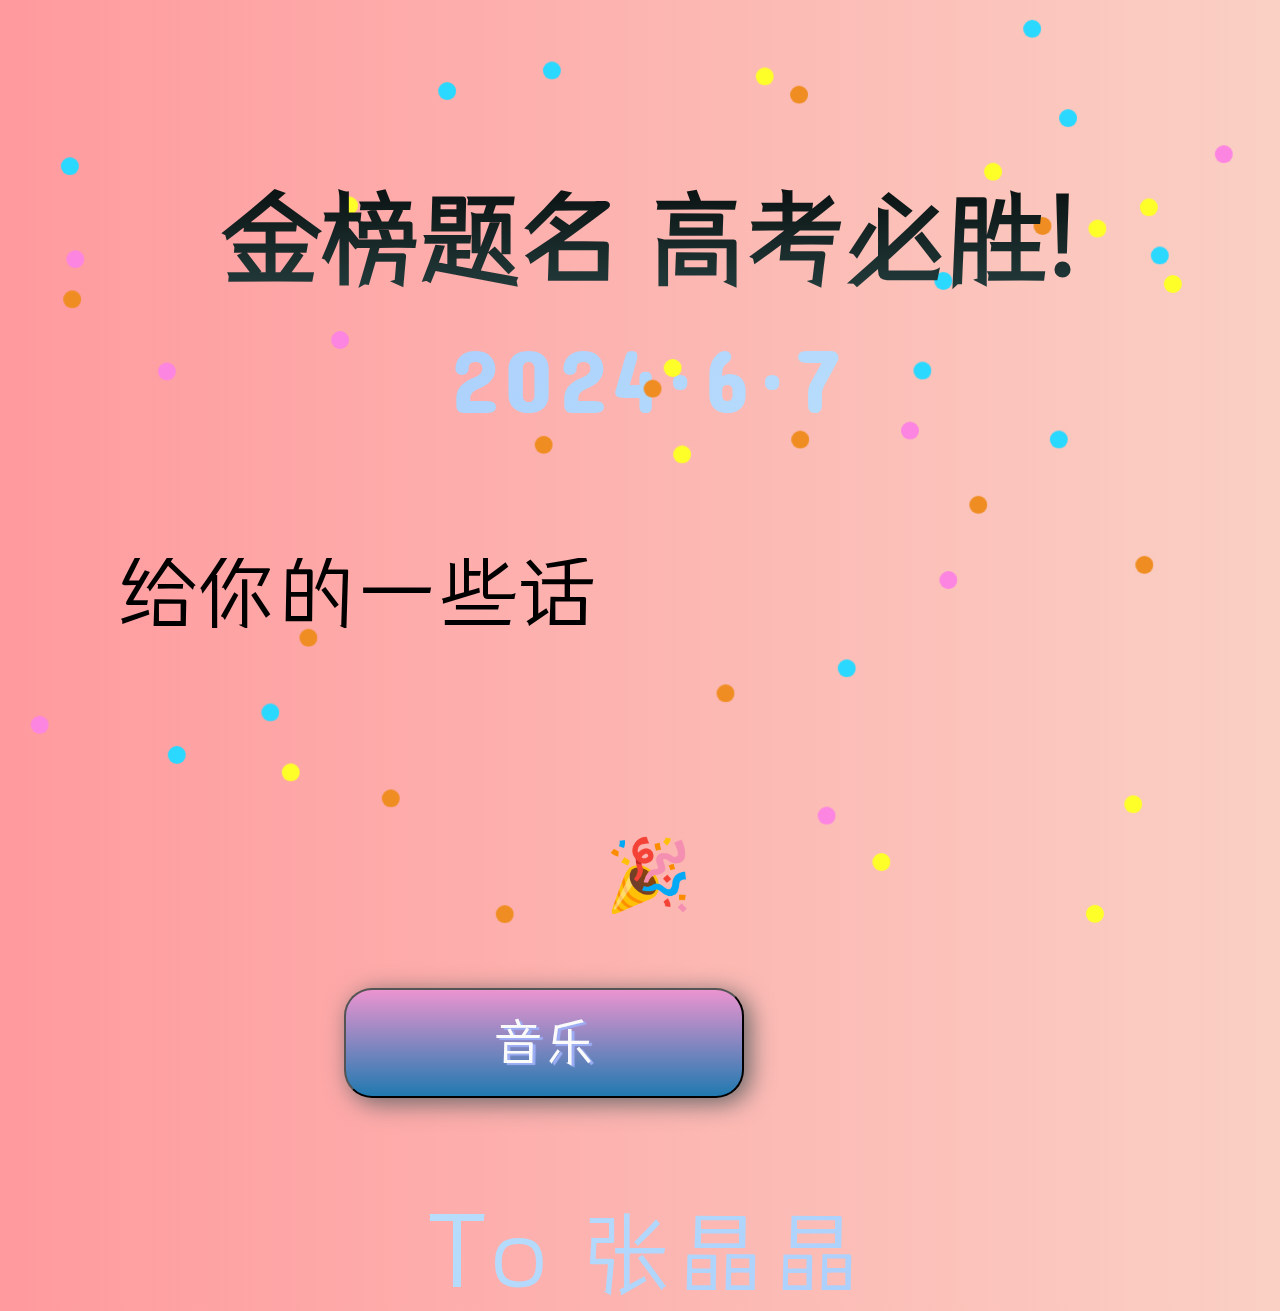
==== commit 897b45f8: "Add files via upload" ====
--- a/index.html
+++ b/index.html
@@ -126,7 +126,7 @@
     <h1>2024·6·7</h1>
     <h2>金榜题名 高考必胜!</h2>
     <span>🎉</span>
-<! --
+
     <div id="box">
         <ol id="textList">
             <li class="demo">给你的一些话</li>
@@ -148,9 +148,9 @@
 <li>锋芒毕露</li>
 <li>2024-4-28 给张晶晶</li>
 <li>未来可期 来日方长</li>
-<li>(๑•̀ㅂ•́)و✧ 此木不柴</li>
+<li>(๑•̀ㅂ•́)و✧ --此木不柴</li>
         </ol>
-    </div> -->
+    </div>
     <button id="playButton" onclick="btnPlay()" disabled="true">加载中...</button>
     <h3>To 张晶晶</h3>
     
